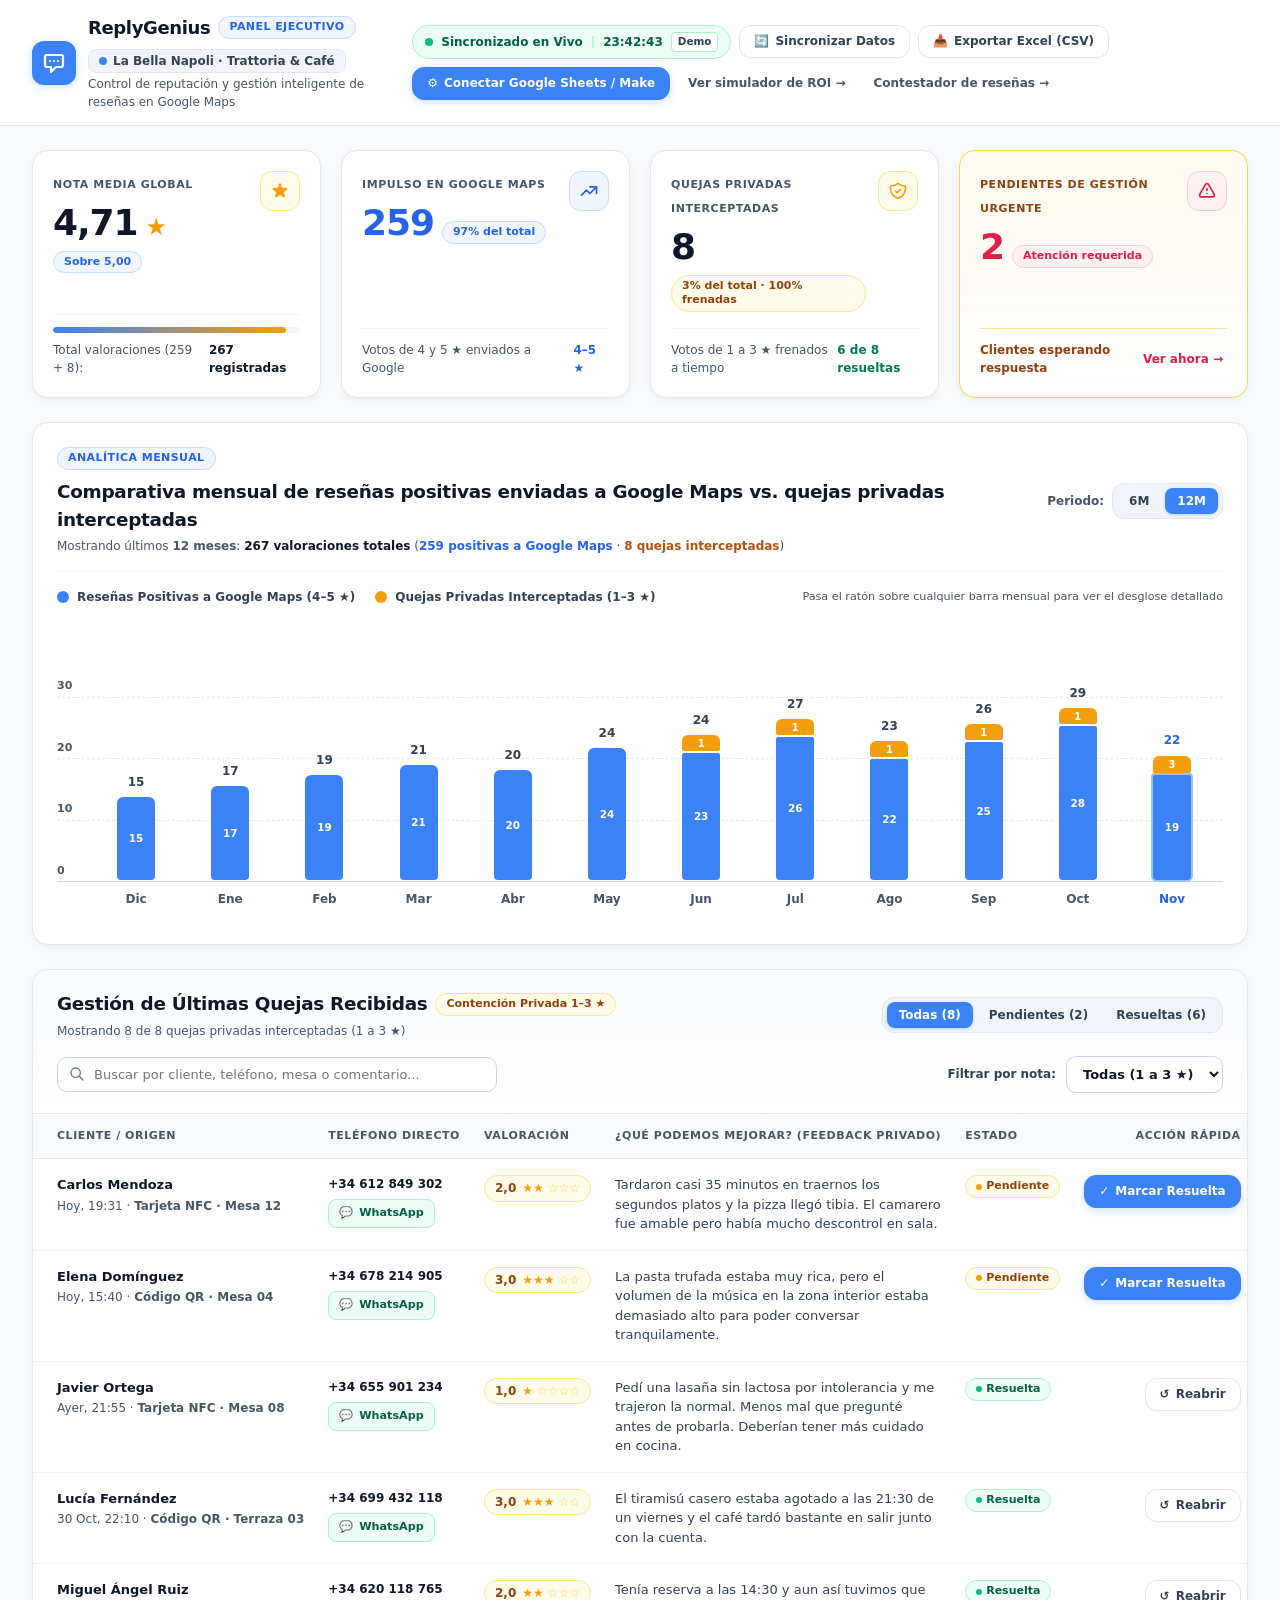
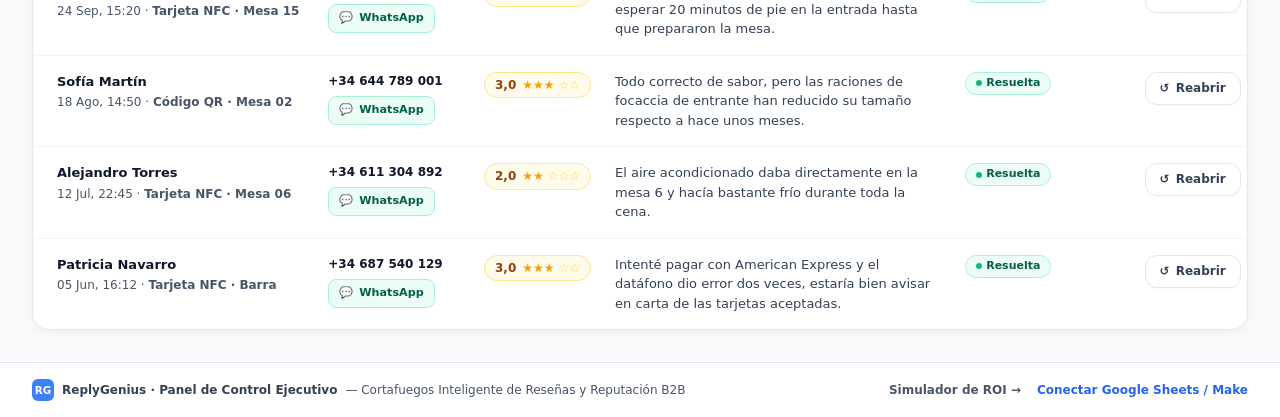
==== index.html @ 84a7cafd "Initial commit: ReplyGenius project and prospecting dashboard" ====
<!DOCTYPE html>
<html lang="es">
<head>
  <meta charset="UTF-8" />
  <meta name="viewport" content="width=device-width, initial-scale=1.0" />
  <title>ReplyGenius · Panel de Control y Reseñas</title>
  <link rel="icon" href="data:image/svg+xml,<svg xmlns='http://www.w3.org/2000/svg' viewBox='0 0 100 100'><rect width='100' height='100' rx='22' fill='%233B82F6'/><text x='50' y='68' font-size='52' font-family='sans-serif' font-weight='800' fill='white' text-anchor='middle'>RG</text></svg>" />

  <!-- Estilos compartidos con pila tipográfica system-ui para funcionamiento 100% offline -->
  <link rel="stylesheet" href="assets/styles.css" />

  <!-- Lógica compartida y exclusiva del panel (sin type="module" para soporte file://) -->
  <script src="assets/shared.js" defer></script>
  <script src="assets/panel.js" defer></script>
</head>
<body>

  <!-- ========================================================================
       1. CABECERA EJECUTIVA (HEADER)
       ======================================================================== -->
  <header class="exec-header">
    <div class="page-container header-inner">
      
      <!-- Identidad de marca y negocio activo -->
      <div class="brand-group">
        <div class="brand-logo" aria-hidden="true">
          <svg fill="none" stroke="currentColor" viewBox="0 0 24 24">
            <path stroke-linecap="round" stroke-linejoin="round" stroke-width="2.2" d="M8 10h.01M12 10h.01M16 10h.01M9 16H5a2 2 0 01-2-2V6a2 2 0 012-2h14a2 2 0 012 2v8a2 2 0 01-2 2h-5l-5 5v-5z" />
          </svg>
        </div>

        <div class="brand-text-wrap">
          <div class="brand-title-row">
            <span class="brand-name">ReplyGenius</span>
            <span class="badge badge-uppercase badge-blue">Panel Ejecutivo</span>
            <button
              type="button"
              onclick="openConnectModal()"
              title="Haz clic para personalizar el nombre del negocio en la demo"
              class="business-pill-btn"
            >
              <span class="business-pill-dot" aria-hidden="true"></span>
              <span id="header-business-name">La Bella Napoli · Trattoria &amp; Café</span>
            </button>
          </div>
          <p class="brand-subtitle">
            Control de reputación y gestión inteligente de reseñas en Google Maps
          </p>
        </div>
      </div>

      <!-- Estado de sincronización, botones de acción y enlace discreto al simulador -->
      <div class="header-actions">
        
        <!-- Reloj en vivo real actualizado cada segundo -->
        <div class="live-status-pill" title="Hora local actualizada en tiempo real">
          <span class="live-dot" aria-hidden="true"></span>
          <span>Sincronizado en Vivo</span>
          <span style="color: #A7F3D0;" aria-hidden="true">|</span>
          <span id="header-last-sync" class="tabular-nums" style="font-weight: 800;">--:--:--</span>
          <span class="demo-source-badge">Demo</span>
        </div>

        <!-- Botón: Sincronizar Datos -->
        <button
          id="btn-sync-now"
          type="button"
          onclick="syncDataNow()"
          class="btn btn-secondary"
        >
          <span id="sync-icon" aria-hidden="true">🔄</span>
          <span id="sync-btn-text">Sincronizar Datos</span>
        </button>

        <!-- Botón: Exportar Excel (CSV) con los datos de la gráfica -->
        <button
          type="button"
          onclick="exportChartDataCSV()"
          class="btn btn-secondary"
          title="Descargar informe CSV con los datos mensuales de la gráfica"
        >
          <span aria-hidden="true">📥</span>
          <span>Exportar Excel (CSV)</span>
        </button>

        <!-- Botón: Conectar Google Sheets / Make -->
        <button
          type="button"
          onclick="openConnectModal()"
          class="btn btn-primary"
        >
          <span aria-hidden="true">⚙️</span>
          <span>Conectar Google Sheets / Make</span>
        </button>

        <!-- Enlace pequeño y discreto al simulador de ROI -->
        <a
          id="header-roi-link"
          href="calculadora.html"
          class="header-discrete-link"
          title="Abrir calculadora comercial de retorno de inversión"
        >
          <span>Ver simulador de ROI →</span>
        </a>

        <!-- Enlace pequeño y discreto al contestador de reseñas -->
        <a
          id="header-responder-link"
          href="contestador.html"
          class="header-discrete-link"
          title="Abrir el Contestador Inteligente de Reseñas"
        >
          <span>Contestador de reseñas →</span>
        </a>

      </div>

    </div>
  </header>

  <!-- ========================================================================
       CONTENIDO PRINCIPAL DEL PANEL DE CONTROL Y RESEÑAS
       ======================================================================== -->
  <main class="page-container main-content">

    <!-- ======================================================================
         2. FILA DE 4 TARJETAS KPI SUPERIORES
         ====================================================================== -->
    <section aria-label="Indicadores Clave de Rendimiento">
      <div id="kpi-cards-container" class="kpi-grid">
        <!-- Renderizado dinámicamente por panel.js -->
      </div>
    </section>

    <!-- ======================================================================
         3. GRÁFICA MENSUAL INTERACTIVA (6M / 12M)
         ====================================================================== -->
    <section class="exec-card card-pad" aria-label="Evolución Mensual">
      <div class="section-header">
        <div>
          <div class="section-title-group">
            <span class="badge badge-uppercase badge-blue">Analítica Mensual</span>
            <h1 class="section-title">
              Comparativa mensual de reseñas positivas enviadas a Google Maps vs. quejas privadas interceptadas
            </h1>
          </div>
          <p id="chart-subtitle-summary" class="section-subtitle">
            Agrupación dinámica en tiempo real según el histórico registrado
          </p>
        </div>

        <!-- Selector de periodo 6M / 12M -->
        <div style="display: flex; align-items: center; gap: 8px; flex-shrink: 0;">
          <span style="font-size: 0.75rem; font-weight: 700; color: var(--text-muted);">Periodo:</span>
          <div class="segmented-control" role="group" aria-label="Seleccionar rango de meses">
            <button
              id="btn-range-6m"
              type="button"
              onclick="setChartRange(6)"
              class="seg-btn"
            >
              6M
            </button>
            <button
              id="btn-range-12m"
              type="button"
              onclick="setChartRange(12)"
              class="seg-btn is-active-blue"
            >
              12M
            </button>
          </div>
        </div>
      </div>

      <!-- Leyenda -->
      <div class="chart-legend-bar">
        <div class="chart-legend-items">
          <div class="chart-legend-item">
            <span class="legend-dot" style="background: var(--brand-blue-bright);"></span>
            <span>Reseñas Positivas a Google Maps (4–5 ★)</span>
          </div>
          <div class="chart-legend-item">
            <span class="legend-dot" style="background: var(--brand-amber);"></span>
            <span>Quejas Privadas Interceptadas (1–3 ★)</span>
          </div>
        </div>
        <span class="chart-hint">
          Pasa el ratón sobre cualquier barra mensual para ver el desglose detallado
        </span>
      </div>

      <!-- Contenedor de la gráfica -->
      <div id="monthly-chart-container">
        <!-- Renderizado dinámicamente por panel.js -->
      </div>
    </section>

    <!-- ======================================================================
         4. TABLA DE GESTIÓN: "Gestión de Últimas Quejas Recibidas"
         ====================================================================== -->
    <section id="complaints-section" class="exec-card" style="overflow: hidden;" aria-label="Tabla de Gestión de Quejas">
      
      <div class="table-header-box">
        <div class="section-header" style="border-bottom: none; padding-bottom: 0;">
          <div>
            <div class="section-title-group">
              <h2 class="section-title">Gestión de Últimas Quejas Recibidas</h2>
              <span class="badge badge-amber">Contención Privada 1–3 ★</span>
            </div>
            <p id="table-results-counter" class="section-subtitle">
              Mostrando únicamente registros de 1, 2 y 3 estrellas ordenados del más reciente al más antiguo
            </p>
          </div>

          <!-- Filtros de estado -->
          <div class="segmented-control" role="group" aria-label="Filtrar quejas por estado">
            <button
              id="filter-status-all"
              type="button"
              onclick="setStatusFilter('Todas')"
              class="seg-btn is-active-blue"
            >
              Todas (8)
            </button>
            <button
              id="filter-status-pending"
              type="button"
              onclick="setStatusFilter('Pendiente')"
              class="seg-btn"
            >
              Pendientes (2)
            </button>
            <button
              id="filter-status-resolved"
              type="button"
              onclick="setStatusFilter('Resuelta')"
              class="seg-btn"
            >
              Resueltas (6)
            </button>
          </div>
        </div>

        <!-- Buscador y selector de estrellas -->
        <div class="table-controls-row">
          <div class="search-input-wrap">
            <svg class="search-input-icon" fill="none" stroke="currentColor" viewBox="0 0 24 24" aria-hidden="true">
              <path stroke-linecap="round" stroke-linejoin="round" stroke-width="2" d="M21 21l-6-6m2-5a7 7 0 11-14 0 7 7 0 0114 0z" />
            </svg>
            <input
              id="search-complaints-input"
              type="search"
              oninput="handleSearchInput(this.value)"
              placeholder="Buscar por cliente, teléfono, mesa o comentario..."
              aria-label="Buscar quejas"
              class="exec-input exec-input-search"
            />
          </div>

          <div style="display: flex; align-items: center; gap: 10px; flex-wrap: wrap;">
            <label for="filter-stars-select" style="font-size: 0.75rem; font-weight: 700; color: var(--text-secondary); white-space: nowrap;">
              Filtrar por nota:
            </label>
            <select
              id="filter-stars-select"
              onchange="handleStarFilterChange(this.value)"
              class="exec-input"
              style="width: auto; font-weight: 700; cursor: pointer;"
            >
              <option value="all">Todas (1 a 3 ★)</option>
              <option value="1">Solo 1 ★</option>
              <option value="2">Solo 2 ★</option>
              <option value="3">Solo 3 ★</option>
            </select>
          </div>
        </div>
      </div>

      <!-- Tabla de quejas -->
      <div class="table-scroll">
        <table class="exec-table">
          <thead>
            <tr>
              <th>Cliente / Origen</th>
              <th>Teléfono Directo</th>
              <th>Valoración</th>
              <th>¿Qué podemos mejorar? (Feedback Privado)</th>
              <th>Estado</th>
              <th>Acción Rápida</th>
            </tr>
          </thead>
          <tbody id="complaints-tbody">
            <!-- Renderizado dinámicamente por panel.js -->
          </tbody>
        </table>
      </div>

    </section>

  </main>

  <!-- ========================================================================
       FOOTER EJECUTIVO
       ======================================================================== -->
  <footer class="exec-footer">
    <div class="page-container footer-inner">
      <div style="display: flex; align-items: center; gap: 8px; flex-wrap: wrap;">
        <span style="width: 22px; height: 22px; border-radius: 6px; background: var(--brand-blue-bright); color: #FFFFFF; display: inline-flex; align-items: center; justify-content: center; font-weight: 800; font-size: 0.65rem;">RG</span>
        <strong style="color: var(--text-secondary);">ReplyGenius · Panel de Control Ejecutivo</strong>
        <span>— Cortafuegos Inteligente de Reseñas y Reputación B2B</span>
      </div>
      <div style="display: flex; align-items: center; gap: 16px; flex-wrap: wrap;">
        <a href="calculadora.html" style="color: var(--text-muted); text-decoration: none; font-weight: 600;">Simulador de ROI →</a>
        <button
          type="button"
          onclick="openConnectModal()"
          style="background: none; border: none; color: var(--brand-blue); font-weight: 700; font-size: 0.75rem; cursor: pointer; font-family: inherit;"
        >
          Conectar Google Sheets / Make
        </button>
      </div>
    </div>
  </footer>

  <!-- ========================================================================
       MODAL 1: CONVERSACIONES URGENTES PENDIENTES ("Ver ahora →")
       ======================================================================== -->
  <div
    id="urgent-modal-backdrop"
    class="modal-backdrop"
    role="dialog"
    aria-modal="true"
    aria-labelledby="urgent-modal-title"
    onclick="if (event.target === this) closeUrgentModal()"
  >
    <div class="modal-card">
      <div class="modal-header">
        <div style="display: flex; align-items: center; gap: 10px;">
          <div style="width: 36px; height: 36px; border-radius: 10px; background: var(--brand-rose-50); color: var(--brand-rose); border: 1px solid var(--brand-rose-200); display: flex; align-items: center; justify-content: center; font-size: 1rem;" aria-hidden="true">
            ⚠️
          </div>
          <div>
            <div style="display: flex; align-items: center; gap: 8px; flex-wrap: wrap;">
              <h3 id="urgent-modal-title" style="font-size: 0.95rem; font-weight: 800; color: var(--text-primary);">
                Conversaciones Urgentes Pendientes
              </h3>
              <span id="urgent-modal-count-badge" class="badge badge-rose">2 pendientes</span>
            </div>
            <p style="font-size: 0.75rem; color: var(--text-muted);">
              Clientes que dejaron 1–3 ★ hoy y esperan atención directa por WhatsApp
            </p>
          </div>
        </div>
        <button type="button" onclick="closeUrgentModal()" class="modal-close-btn" aria-label="Cerrar ventana">
          ✕
        </button>
      </div>

      <div id="urgent-modal-list" class="modal-body">
        <!-- Renderizado dinámicamente por panel.js -->
      </div>

      <div class="modal-footer" style="justify-content: space-between;">
        <button type="button" onclick="filterAndJumpToTable()" class="btn btn-secondary">
          Filtrar pendientes en la tabla ↓
        </button>
        <button type="button" onclick="closeUrgentModal()" class="btn btn-primary">
          Cerrar panel
        </button>
      </div>
    </div>
  </div>

  <!-- ========================================================================
       MODAL 2: CONECTAR GOOGLE SHEETS / MAKE ("PRÓXIMAMENTE")
       ======================================================================== -->
  <div
    id="connect-modal-backdrop"
    class="modal-backdrop"
    role="dialog"
    aria-modal="true"
    aria-labelledby="connect-modal-title"
    onclick="if (event.target === this) closeConnectModal()"
  >
    <div class="modal-card">
      <div class="modal-header">
        <div style="display: flex; align-items: center; gap: 10px;">
          <div style="width: 36px; height: 36px; border-radius: 10px; background: var(--brand-blue-50); color: var(--brand-blue); border: 1px solid var(--brand-blue-200); display: flex; align-items: center; justify-content: center; font-size: 1rem;" aria-hidden="true">
            ⚙️
          </div>
          <div>
            <div style="display: flex; align-items: center; gap: 8px; flex-wrap: wrap;">
              <h3 id="connect-modal-title" style="font-size: 0.95rem; font-weight: 800; color: var(--text-primary);">
                Conectar Google Sheets y Make
              </h3>
              <span class="badge badge-uppercase badge-blue">Próximamente</span>
            </div>
            <p style="font-size: 0.75rem; color: var(--text-muted);">
              Sincronización bidireccional sin código para clientes activos
            </p>
          </div>
        </div>
        <button type="button" onclick="closeConnectModal()" class="modal-close-btn" aria-label="Cerrar ventana">
          ✕
        </button>
      </div>

      <form onsubmit="saveBusinessNameFromModal(event)" class="modal-body" style="display: flex; flex-direction: column; gap: 16px;">
        
        <div style="padding: 16px; border-radius: 12px; background: linear-gradient(135deg, #EFF6FF 0%, #F8FAFC 100%); border: 1px solid var(--brand-blue-200);">
          <div style="display: flex; align-items: center; gap: 8px; margin-bottom: 6px;">
            <span class="badge badge-blue">🚀 Integración en Fase Final</span>
            <span style="font-size: 0.75rem; font-weight: 700; color: var(--text-secondary);">Automatización B2B</span>
          </div>
          <p style="font-size: 0.8125rem; color: var(--text-secondary); line-height: 1.55;">
            El conector directo con <strong>Google Sheets</strong> y <strong>Make (Webhooks)</strong> estará disponible próximamente para sincronizar automáticamente cada valoración de tus tarjetas NFC y códigos QR en tiempo real.
          </p>
          <ul style="margin-top: 10px; padding-left: 18px; font-size: 0.78rem; color: var(--text-secondary); display: flex; flex-direction: column; gap: 4px;">
            <li><strong>Alertas instantáneas en WhatsApp</strong> cuando entra una queja de 1 a 3 ★.</li>
            <li><strong>Registro automático en Google Sheets</strong> de todas las valoraciones por mesa y turno.</li>
            <li><strong>Disparo de escenarios en Make</strong> al cambiar el estado a «Resuelta».</li>
          </ul>
        </div>

        <div>
          <label for="cfg-business-name-input" style="display: block; font-size: 0.78rem; font-weight: 800; color: var(--text-primary); margin-bottom: 6px;">
            Personalizar nombre del negocio en esta demo
          </label>
          <input
            id="cfg-business-name-input"
            type="text"
            required
            placeholder="Ej. La Bella Napoli · Trattoria & Café"
            class="exec-input"
          />
          <p style="font-size: 0.7rem; color: var(--text-muted); margin-top: 4px;">
            Cambia el nombre en la cabecera y personaliza el saludo automático de WhatsApp.
          </p>
        </div>

        <div style="padding-top: 12px; border-top: 1px solid #F1F5F9; display: flex; flex-wrap: wrap; align-items: center; justify-content: space-between; gap: 10px;">
          <button
            type="button"
            onclick="restoreDefaultDemo()"
            class="btn btn-amber-soft"
          >
            ↺ Restaurar Demo Original
          </button>

          <div style="display: flex; align-items: center; gap: 8px;">
            <button
              type="button"
              onclick="closeConnectModal()"
              class="btn btn-secondary"
            >
              Cerrar
            </button>
            <button
              type="submit"
              class="btn btn-primary"
            >
              Guardar nombre
            </button>
          </div>
        </div>
      </form>
    </div>
  </div>

  <!-- ========================================================================
       NOTIFICACIÓN TOAST
       ======================================================================== -->
  <div id="exec-toast" role="status" aria-live="polite" class="exec-toast">
    <span id="exec-toast-dot" class="toast-dot"></span>
    <span id="exec-toast-text">Datos actualizados</span>
  </div>

</body>
</html>
---- assets/styles.css ----
/* ==========================================================================
   ReplyGenius · Hoja de Estilos Compartida (assets/styles.css)
   Vanilla CSS sin dependencias de CDN · Escala de 4/8 px · Responsive 375/768/1440px
   ========================================================================== */

:root {
  /* Colores principales de marca */
  --bg-canvas: #F8FAFC;
  --bg-card: #FFFFFF;
  --bg-subtle: #F1F5F9;

  --brand-blue: #2563EB;
  --brand-blue-bright: #3B82F6;
  --brand-blue-hover: #1D4ED8;
  --brand-blue-50: #EFF6FF;
  --brand-blue-100: #DBEAFE;
  --brand-blue-200: #BFDBFE;

  --brand-amber: #F59E0B;
  --brand-amber-dark: #B45309;
  --brand-amber-800: #92400E;
  --brand-amber-50: #FFFBEB;
  --brand-amber-100: #FEF3C7;
  --brand-amber-200: #FDE68A;

  --brand-emerald: #10B981;
  --brand-emerald-dark: #047857;
  --brand-emerald-800: #065F46;
  --brand-emerald-50: #ECFDF5;
  --brand-emerald-100: #D1FAE5;
  --brand-emerald-200: #A7F3D0;

  --brand-rose: #E11D48;
  --brand-rose-50: #FFF1F2;
  --brand-rose-100: #FFE4E6;
  --brand-rose-200: #FECDD3;

  --text-primary: #0F172A;
  --text-secondary: #334155;
  --text-muted: #475569;
  --text-subtle: #64748B;

  --border-soft: #E2E8F0;
  --border-medium: #CBD5E1;

  /* Sombras uniformes */
  --shadow-card: 0 4px 20px -4px rgba(15, 23, 42, 0.05), 0 2px 6px -1px rgba(15, 23, 42, 0.03);
  --shadow-card-hover: 0 12px 28px -6px rgba(37, 99, 235, 0.10), 0 4px 10px -2px rgba(15, 23, 42, 0.04);
  --shadow-btn-blue: 0 2px 8px rgba(59, 130, 246, 0.25);
  --shadow-modal: 0 24px 48px -12px rgba(15, 23, 42, 0.25);

  /* Radios */
  --radius-sm: 8px;
  --radius-md: 12px;
  --radius-lg: 16px;
  --radius-xl: 20px;
  --radius-full: 9999px;
}

/* Reset y base */
*, *::before, *::after {
  box-sizing: border-box;
  margin: 0;
  padding: 0;
}

html {
  font-size: 16px;
  scroll-behavior: smooth;
  -webkit-text-size-adjust: 100%;
}

body {
  font-family: 'Plus Jakarta Sans', system-ui, -apple-system, BlinkMacSystemFont, 'Segoe UI', Roboto, Oxygen, Ubuntu, Cantarell, sans-serif;
  background-color: var(--bg-canvas);
  color: var(--text-primary);
  line-height: 1.5;
  min-height: 100vh;
  display: flex;
  flex-direction: column;
  -webkit-font-smoothing: antialiased;
  -moz-osx-font-smoothing: grayscale;
}

::selection {
  background-color: var(--brand-blue-bright);
  color: #FFFFFF;
}

.tabular-nums {
  font-variant-numeric: tabular-nums;
}

/* Accesibilidad de foco con teclado (WCAG AA) */
button:focus-visible,
a:focus-visible,
input:focus-visible,
select:focus-visible {
  outline: 2px solid var(--brand-blue);
  outline-offset: 2px;
}

/* Scrollbar limpio */
::-webkit-scrollbar {
  width: 6px;
  height: 6px;
}
::-webkit-scrollbar-track {
  background: #F1F5F9;
}
::-webkit-scrollbar-thumb {
  background: #CBD5E1;
  border-radius: var(--radius-full);
}
::-webkit-scrollbar-thumb:hover {
  background: #94A3B8;
}

/* ==========================================================================
   CONTENEDORES Y ESTRUCTURA DE PÁGINA
   ========================================================================== */

.page-container {
  max-width: 1400px;
  width: 100%;
  margin: 0 auto;
  padding: 0 16px;
}

@media (min-width: 640px) {
  .page-container {
    padding: 0 24px;
  }
}

@media (min-width: 1024px) {
  .page-container {
    padding: 0 32px;
  }
}

.main-content {
  flex: 1;
  padding-top: 24px;
  padding-bottom: 32px;
  display: flex;
  flex-direction: column;
  gap: 24px;
}

/* ==========================================================================
   CABECERA EJECUTIVA (HEADER)
   ========================================================================== */

.exec-header {
  position: sticky;
  top: 0;
  z-index: 30;
  background: rgba(255, 255, 255, 0.94);
  backdrop-filter: blur(12px);
  -webkit-backdrop-filter: blur(12px);
  border-bottom: 1px solid var(--border-soft);
}

.header-inner {
  display: flex;
  flex-direction: column;
  gap: 12px;
  padding-top: 14px;
  padding-bottom: 14px;
}

@media (min-width: 1024px) {
  .header-inner {
    flex-direction: row;
    align-items: center;
    justify-content: space-between;
    gap: 16px;
  }
}

.brand-group {
  display: flex;
  align-items: center;
  gap: 12px;
  min-width: 0;
}

.brand-logo {
  width: 44px;
  height: 44px;
  border-radius: var(--radius-md);
  background: var(--brand-blue-bright);
  color: #FFFFFF;
  display: flex;
  align-items: center;
  justify-content: center;
  box-shadow: var(--shadow-btn-blue);
  flex-shrink: 0;
  text-decoration: none;
}

.brand-logo svg {
  width: 24px;
  height: 24px;
}

.brand-text-wrap {
  min-width: 0;
}

.brand-title-row {
  display: flex;
  flex-wrap: wrap;
  align-items: center;
  gap: 8px;
}

.brand-name {
  font-size: 1.125rem;
  font-weight: 800;
  letter-spacing: -0.02em;
  color: var(--text-primary);
}

.brand-subtitle {
  font-size: 0.75rem;
  color: var(--text-muted);
  margin-top: 2px;
}

.header-actions {
  display: flex;
  flex-wrap: wrap;
  align-items: center;
  gap: 8px;
}

.header-discrete-link {
  font-size: 0.75rem;
  font-weight: 600;
  color: var(--text-muted);
  text-decoration: none;
  padding: 6px 10px;
  border-radius: var(--radius-sm);
  transition: color 0.15s ease, background-color 0.15s ease;
  display: inline-flex;
  align-items: center;
  gap: 4px;
  white-space: nowrap;
}

.header-discrete-link:hover {
  color: var(--brand-blue);
  background-color: var(--brand-blue-50);
}

.business-pill-btn {
  display: inline-flex;
  align-items: center;
  gap: 6px;
  padding: 4px 10px;
  border-radius: var(--radius-sm);
  background: var(--bg-subtle);
  border: 1px solid var(--border-soft);
  font-size: 0.75rem;
  font-weight: 700;
  color: var(--text-secondary);
  cursor: pointer;
  transition: background-color 0.15s ease, border-color 0.15s ease;
  font-family: inherit;
}

.business-pill-btn:hover {
  background: #E2E8F0;
  border-color: var(--border-medium);
}

.business-pill-dot {
  width: 8px;
  height: 8px;
  border-radius: 50%;
  background: var(--brand-blue-bright);
  flex-shrink: 0;
}

/* Píldora de estado en vivo */
.live-status-pill {
  display: inline-flex;
  align-items: center;
  gap: 8px;
  padding: 6px 12px;
  border-radius: var(--radius-full);
  background: var(--brand-emerald-50);
  border: 1px solid var(--brand-emerald-200);
  font-size: 0.75rem;
  font-weight: 600;
  color: var(--brand-emerald-800);
}

@keyframes pulseRing {
  0% { transform: scale(0.95); box-shadow: 0 0 0 0 rgba(16, 185, 129, 0.7); }
  70% { transform: scale(1); box-shadow: 0 0 0 6px rgba(16, 185, 129, 0); }
  100% { transform: scale(0.95); box-shadow: 0 0 0 0 rgba(16, 185, 129, 0); }
}

.live-dot {
  width: 8px;
  height: 8px;
  border-radius: 50%;
  background: var(--brand-emerald);
  animation: pulseRing 2s infinite;
  flex-shrink: 0;
}

.demo-source-badge {
  padding: 1px 6px;
  border-radius: 4px;
  font-size: 0.65rem;
  font-weight: 700;
  background: #FFFFFF;
  color: var(--text-secondary);
  border: 1px solid var(--brand-emerald-200);
}

/* ==========================================================================
   TARJETAS Y PANELES (CARDS)
   ========================================================================== */

.exec-card {
  background: var(--bg-card);
  border: 1px solid var(--border-soft);
  border-radius: var(--radius-lg);
  box-shadow: var(--shadow-card);
  transition: box-shadow 0.2s ease, border-color 0.2s ease, transform 0.2s ease;
}

.exec-card-hover:hover {
  box-shadow: var(--shadow-card-hover);
  border-color: var(--border-medium);
}

.card-pad {
  padding: 20px;
}

@media (min-width: 640px) {
  .card-pad {
    padding: 24px;
  }
}

/* ==========================================================================
   BOTONES E INSIGNIAS (BADGES)
   ========================================================================== */

.btn {
  display: inline-flex;
  align-items: center;
  justify-content: center;
  gap: 6px;
  padding: 8px 14px;
  border-radius: var(--radius-md);
  font-family: inherit;
  font-size: 0.75rem;
  font-weight: 700;
  line-height: 1.25;
  cursor: pointer;
  text-decoration: none;
  transition: background-color 0.15s ease, border-color 0.15s ease, color 0.15s ease, transform 0.1s ease, box-shadow 0.15s ease;
  border: 1px solid transparent;
  white-space: nowrap;
  user-select: none;
}

.btn:active {
  transform: scale(0.98);
}

.btn-secondary {
  background: #FFFFFF;
  color: var(--text-secondary);
  border-color: var(--border-soft);
  box-shadow: 0 1px 2px rgba(15, 23, 42, 0.03);
}

.btn-secondary:hover {
  background: #F8FAFC;
  border-color: var(--border-medium);
  color: var(--text-primary);
}

.btn-primary {
  background: var(--brand-blue-bright);
  color: #FFFFFF;
  border-color: var(--brand-blue-bright);
  box-shadow: var(--shadow-btn-blue);
}

.btn-primary:hover {
  background: var(--brand-blue);
  border-color: var(--brand-blue);
}

.btn-emerald {
  background: var(--brand-emerald);
  color: #FFFFFF;
  border-color: var(--brand-emerald);
  box-shadow: 0 2px 8px rgba(16, 185, 129, 0.25);
}

.btn-emerald:hover {
  background: var(--brand-emerald-dark);
  border-color: var(--brand-emerald-dark);
}

.btn-amber-soft {
  background: var(--brand-amber-50);
  color: var(--brand-amber-800);
  border-color: var(--brand-amber-200);
}

.btn-amber-soft:hover {
  background: var(--brand-amber-100);
}

.btn-whatsapp-sm {
  display: inline-flex;
  align-items: center;
  gap: 6px;
  padding: 5px 10px;
  border-radius: var(--radius-sm);
  font-size: 0.7rem;
  font-weight: 700;
  background: var(--brand-emerald-50);
  color: var(--brand-emerald-800);
  border: 1px solid var(--brand-emerald-200);
  text-decoration: none;
  transition: background-color 0.15s ease;
}

.btn-whatsapp-sm:hover {
  background: var(--brand-emerald-100);
}

.btn-lg {
  padding: 12px 20px;
  font-size: 0.875rem;
  border-radius: var(--radius-md);
}

.badge {
  display: inline-flex;
  align-items: center;
  gap: 4px;
  padding: 3px 10px;
  border-radius: var(--radius-full);
  font-size: 0.6875rem;
  font-weight: 800;
  line-height: 1.35;
  max-width: 100%;
  white-space: normal;
}

.badge-uppercase {
  text-transform: uppercase;
  letter-spacing: 0.04em;
}

.badge-blue {
  background: var(--brand-blue-50);
  color: var(--brand-blue);
  border: 1px solid var(--brand-blue-200);
}

.badge-amber {
  background: var(--brand-amber-50);
  color: var(--brand-amber-800);
  border: 1px solid var(--brand-amber-200);
}

.badge-emerald {
  background: var(--brand-emerald-50);
  color: var(--brand-emerald-800);
  border: 1px solid var(--brand-emerald-200);
}

.badge-rose {
  background: var(--brand-rose-50);
  color: var(--brand-rose);
  border: 1px solid var(--brand-rose-200);
}

.badge-slate {
  background: var(--bg-subtle);
  color: var(--text-secondary);
  border: 1px solid var(--border-soft);
}

/* Giro de sincronización */
@keyframes spinOnce {
  from { transform: rotate(0deg); }
  to { transform: rotate(360deg); }
}

.spin-sync {
  display: inline-block;
  animation: spinOnce 0.65s cubic-bezier(0.4, 0, 0.2, 1) infinite;
}

/* ==========================================================================
   TARJETAS KPI DEL PANEL (4 COLUMNAS RESPONSIVE)
   ========================================================================== */

.kpi-grid {
  display: grid;
  grid-template-columns: 1fr;
  gap: 16px;
}

@media (min-width: 640px) {
  .kpi-grid {
    grid-template-columns: repeat(2, 1fr);
    gap: 20px;
  }
}

@media (min-width: 1200px) {
  .kpi-grid {
    grid-template-columns: repeat(4, 1fr);
  }
}

.kpi-card {
  padding: 20px;
  display: flex;
  flex-direction: column;
  justify-content: space-between;
  min-height: 156px;
}

.kpi-card-urgent {
  border-color: #FCD34D;
  background: linear-gradient(180deg, rgba(255, 251, 235, 0.7) 0%, #FFFFFF 100%);
}

.kpi-card-ok {
  border-color: var(--brand-emerald-200);
  background: linear-gradient(180deg, rgba(236, 253, 245, 0.5) 0%, #FFFFFF 100%);
}

.kpi-top {
  display: flex;
  align-items: flex-start;
  justify-content: space-between;
  gap: 12px;
}

.kpi-label {
  font-size: 0.6875rem;
  font-weight: 800;
  text-transform: uppercase;
  letter-spacing: 0.05em;
  color: var(--text-muted);
}

.kpi-value-row {
  display: flex;
  align-items: baseline;
  flex-wrap: wrap;
  gap: 8px;
  margin-top: 8px;
}

.kpi-big-number {
  font-size: 2rem;
  font-weight: 800;
  letter-spacing: -0.03em;
  line-height: 1.1;
  color: var(--text-primary);
}

@media (min-width: 640px) {
  .kpi-big-number {
    font-size: 2.25rem;
  }
}

.kpi-icon-box {
  width: 40px;
  height: 40px;
  border-radius: var(--radius-md);
  display: flex;
  align-items: center;
  justify-content: center;
  flex-shrink: 0;
}

.kpi-icon-box svg {
  width: 20px;
  height: 20px;
}

.kpi-footer {
  margin-top: 16px;
  padding-top: 12px;
  border-top: 1px solid #F1F5F9;
  font-size: 0.75rem;
  color: var(--text-muted);
}

.kpi-footer-row {
  display: flex;
  align-items: center;
  justify-content: space-between;
  gap: 8px;
}

.progress-bar-track {
  width: 100%;
  height: 6px;
  border-radius: var(--radius-full);
  background: #F1F5F9;
  overflow: hidden;
  margin-bottom: 8px;
}

.progress-bar-fill {
  height: 100%;
  border-radius: var(--radius-full);
  background: linear-gradient(90deg, var(--brand-blue-bright), var(--brand-amber));
  transition: width 0.4s ease;
}

.link-action-urgent {
  background: none;
  border: none;
  padding: 2px 4px;
  font-family: inherit;
  font-size: 0.75rem;
  font-weight: 800;
  color: var(--brand-rose);
  cursor: pointer;
  text-decoration: none;
  border-radius: 4px;
  white-space: nowrap;
}

.link-action-urgent:hover {
  text-decoration: underline;
  background: var(--brand-rose-50);
}

/* ==========================================================================
   SECCIÓN DE GRÁFICA MENSUAL (STACKED BAR CHART)
   ========================================================================== */

.section-header {
  display: flex;
  flex-direction: column;
  gap: 12px;
  padding-bottom: 16px;
  border-bottom: 1px solid #F1F5F9;
}

@media (min-width: 1024px) {
  .section-header {
    flex-direction: row;
    align-items: center;
    justify-content: space-between;
    gap: 16px;
  }
}

.section-title-group {
  display: flex;
  flex-wrap: wrap;
  align-items: center;
  gap: 8px;
}

.section-title {
  font-size: 1.05rem;
  font-weight: 800;
  color: var(--text-primary);
  letter-spacing: -0.015em;
}

@media (min-width: 640px) {
  .section-title {
    font-size: 1.15rem;
  }
}

.section-subtitle {
  font-size: 0.75rem;
  color: var(--text-muted);
  margin-top: 4px;
}

/* Selector segmentado (6M / 12M y filtros de tabla) */
.segmented-control {
  display: inline-flex;
  flex-wrap: wrap;
  align-items: center;
  gap: 4px;
  background: var(--bg-subtle);
  padding: 4px;
  border-radius: var(--radius-md);
  border: 1px solid var(--border-soft);
}

.seg-btn {
  padding: 6px 12px;
  border-radius: var(--radius-sm);
  font-family: inherit;
  font-size: 0.75rem;
  font-weight: 700;
  color: var(--text-secondary);
  background: transparent;
  border: none;
  cursor: pointer;
  transition: all 0.15s ease;
  white-space: nowrap;
}

.seg-btn:hover {
  color: var(--text-primary);
  background: rgba(255, 255, 255, 0.6);
}

.seg-btn.is-active-blue {
  background: var(--brand-blue-bright);
  color: #FFFFFF;
  box-shadow: 0 1px 3px rgba(37, 99, 235, 0.25);
}

.seg-btn.is-active-amber {
  background: var(--brand-amber);
  color: #FFFFFF;
  box-shadow: 0 1px 3px rgba(245, 158, 11, 0.25);
}

.seg-btn.is-active-emerald {
  background: var(--brand-emerald);
  color: #FFFFFF;
  box-shadow: 0 1px 3px rgba(16, 185, 129, 0.25);
}

/* Leyenda de gráfica */
.chart-legend-bar {
  display: flex;
  flex-wrap: wrap;
  align-items: center;
  justify-content: space-between;
  gap: 12px;
  padding: 16px 0 8px 0;
  font-size: 0.75rem;
  color: var(--text-secondary);
}

.chart-legend-items {
  display: flex;
  flex-wrap: wrap;
  align-items: center;
  gap: 20px;
}

.chart-legend-item {
  display: flex;
  align-items: center;
  gap: 8px;
  font-weight: 600;
}

.legend-dot {
  width: 12px;
  height: 12px;
  border-radius: 50%;
  display: inline-block;
  flex-shrink: 0;
}

.chart-hint {
  font-size: 0.7rem;
  color: var(--text-muted);
}

/* Contenedor de la gráfica mensual con soporte responsive sin recortes */
.chart-scroll-wrapper {
  width: 100%;
  overflow-x: auto;
  overflow-y: visible;
  padding-top: 12px;
  padding-bottom: 4px;
}

.chart-plot-area {
  position: relative;
  min-width: 540px;
  padding-top: 52px;
  padding-bottom: 8px;
}

.chart-grid-lines {
  position: absolute;
  left: 0;
  right: 0;
  top: 52px;
  bottom: 34px;
  display: flex;
  flex-direction: column;
  justify-content: space-between;
  pointer-events: none;
}

.chart-grid-line {
  border-bottom: 1px dashed var(--border-soft);
  font-size: 0.6875rem;
  font-weight: 600;
  color: var(--text-muted);
  padding-bottom: 2px;
}

.chart-grid-line-zero {
  border-bottom: 1px solid var(--border-medium);
  font-size: 0.6875rem;
  font-weight: 600;
  color: var(--text-muted);
  padding-bottom: 2px;
}

.chart-bars-row {
  position: relative;
  z-index: 10;
  display: flex;
  align-items: flex-end;
  justify-content: space-between;
  gap: 8px;
  padding-left: 36px;
  padding-right: 8px;
  height: 230px;
}

.chart-col {
  position: relative;
  flex: 1;
  display: flex;
  flex-direction: column;
  align-items: center;
  justify-content: flex-end;
  height: 100%;
  user-select: none;
  cursor: pointer;
}

.chart-col-total {
  margin-bottom: 6px;
  font-size: 0.75rem;
  font-weight: 800;
  color: var(--text-secondary);
  transition: color 0.15s ease, transform 0.15s ease;
}

.chart-col.is-latest .chart-col-total,
.chart-col:hover .chart-col-total {
  color: var(--brand-blue);
  transform: translateY(-1px);
}

.chart-bar-stack {
  width: 100%;
  max-width: 42px;
  display: flex;
  flex-direction: column;
  align-items: center;
  justify-content: flex-end;
  padding: 0 2px;
}

.bar-seg-complaints {
  width: 100%;
  background: var(--brand-amber);
  border-radius: 6px 6px 2px 2px;
  margin-bottom: 2px;
  transition: filter 0.15s ease, transform 0.15s ease;
  display: flex;
  align-items: center;
  justify-content: center;
  color: #FFFFFF;
  font-size: 0.625rem;
  font-weight: 800;
  overflow: hidden;
}

.bar-seg-positives {
  width: 100%;
  background: var(--brand-blue-bright);
  border-radius: 2px 2px 4px 4px;
  transition: background-color 0.15s ease, transform 0.15s ease;
  display: flex;
  align-items: center;
  justify-content: center;
  color: #FFFFFF;
  font-size: 0.65rem;
  font-weight: 800;
  overflow: hidden;
}

.bar-seg-positives.is-only {
  border-radius: 6px 6px 4px 4px;
}

.chart-col.is-latest .bar-seg-positives {
  box-shadow: 0 0 0 2px #93C5FD;
}

.chart-col:hover .bar-seg-positives {
  background: var(--brand-blue);
}

.chart-col:hover .bar-seg-complaints {
  filter: brightness(0.95);
}

.chart-col-month {
  margin-top: 10px;
  font-size: 0.75rem;
  font-weight: 700;
  color: var(--text-muted);
}

.chart-col.is-latest .chart-col-month,
.chart-col:hover .chart-col-month {
  color: var(--brand-blue);
  font-weight: 800;
}

/* Tooltip de cada barra */
.chart-tooltip {
  position: absolute;
  top: -38px;
  left: 50%;
  transform: translateX(-50%) translateY(4px);
  width: 210px;
  padding: 10px 12px;
  border-radius: var(--radius-md);
  background: #0F172A;
  color: #FFFFFF;
  font-size: 0.72rem;
  box-shadow: 0 12px 24px -4px rgba(15, 23, 42, 0.35);
  border: 1px solid #334155;
  opacity: 0;
  pointer-events: none;
  transition: opacity 0.15s ease, transform 0.15s ease;
  z-index: 30;
}

/* Evitar que el primer y último tooltip se salgan por los bordes laterales */
.chart-col:first-child .chart-tooltip {
  left: 0;
  transform: translateX(0) translateY(4px);
}

.chart-col:last-child .chart-tooltip {
  left: auto;
  right: 0;
  transform: translateX(0) translateY(4px);
}

.chart-col:hover .chart-tooltip,
.chart-col:focus-within .chart-tooltip {
  opacity: 1;
  transform: translateX(-50%) translateY(0);
}

.chart-col:first-child:hover .chart-tooltip {
  transform: translateX(0) translateY(0);
}

.chart-col:last-child:hover .chart-tooltip {
  transform: translateX(0) translateY(0);
}

.chart-tooltip-header {
  display: flex;
  align-items: center;
  justify-content: space-between;
  font-weight: 800;
  color: #93C5FD;
  border-bottom: 1px solid #334155;
  padding-bottom: 4px;
  margin-bottom: 6px;
}

.chart-tooltip-row {
  display: flex;
  align-items: center;
  justify-content: space-between;
  margin-top: 3px;
  color: #CBD5E1;
}

.chart-tooltip-row strong {
  color: #FFFFFF;
}

.chart-tooltip-footer {
  display: flex;
  align-items: center;
  justify-content: space-between;
  margin-top: 6px;
  padding-top: 5px;
  border-top: 1px solid #334155;
  color: #CBD5E1;
}

/* ==========================================================================
   TABLA DE QUEJAS E INPUTS DE BÚSQUEDA
   ========================================================================== */

.table-header-box {
  padding: 20px 24px;
  border-bottom: 1px solid var(--border-soft);
  background: linear-gradient(180deg, rgba(248, 250, 252, 0.8) 0%, #FFFFFF 100%);
}

.table-controls-row {
  margin-top: 16px;
  display: flex;
  flex-direction: column;
  gap: 12px;
}

@media (min-width: 640px) {
  .table-controls-row {
    flex-direction: row;
    align-items: center;
    justify-content: space-between;
  }
}

.search-input-wrap {
  position: relative;
  flex: 1;
  max-width: 440px;
}

.search-input-icon {
  width: 16px;
  height: 16px;
  color: var(--text-subtle);
  position: absolute;
  left: 12px;
  top: 50%;
  transform: translateY(-50%);
  pointer-events: none;
}

.exec-input {
  width: 100%;
  background: #FFFFFF;
  border: 1px solid var(--border-medium);
  border-radius: 10px;
  padding: 9px 12px;
  font-family: inherit;
  font-size: 0.8125rem;
  color: var(--text-primary);
  transition: border-color 0.15s ease, box-shadow 0.15s ease;
}

.exec-input:focus {
  border-color: var(--brand-blue-bright);
  box-shadow: 0 0 0 3px rgba(59, 130, 246, 0.15);
  outline: none;
}

.exec-input-search {
  padding-left: 36px;
}

.table-scroll {
  width: 100%;
  overflow-x: auto;
}

.exec-table {
  width: 100%;
  border-collapse: collapse;
  text-align: left;
}

.exec-table thead tr {
  border-bottom: 1px solid var(--border-soft);
  background: #F8FAFC;
  font-size: 0.6875rem;
  font-weight: 800;
  text-transform: uppercase;
  letter-spacing: 0.05em;
  color: var(--text-muted);
}

.exec-table th {
  padding: 14px 12px;
  white-space: nowrap;
}

.exec-table th:first-child,
.exec-table td:first-child {
  padding-left: 24px;
}

.exec-table th:last-child,
.exec-table td:last-child {
  padding-right: 24px;
  text-align: right;
}

.exec-table tbody tr {
  border-bottom: 1px solid #F1F5F9;
  transition: background-color 0.15s ease;
}

.exec-table tbody tr:last-child {
  border-bottom: none;
}

.exec-table tbody tr:hover {
  background-color: #F8FAFC;
}

.exec-table td {
  padding: 16px 12px;
  vertical-align: top;
  font-size: 0.8125rem;
}

@keyframes rowHighlight {
  0% { background-color: rgba(59, 130, 246, 0.14); }
  100% { background-color: transparent; }
}

.row-flash {
  animation: rowHighlight 1.5s ease-out;
}

/* ==========================================================================
   MODALES Y PANELES EMERGENTES
   ========================================================================== */

.modal-backdrop {
  position: fixed;
  inset: 0;
  z-index: 50;
  background: rgba(15, 23, 42, 0.55);
  backdrop-filter: blur(4px);
  -webkit-backdrop-filter: blur(4px);
  display: none;
  align-items: center;
  justify-content: center;
  padding: 16px;
}

.modal-backdrop.is-open {
  display: flex;
}

@keyframes modalFadeIn {
  from { opacity: 0; transform: translateY(8px) scale(0.98); }
  to { opacity: 1; transform: translateY(0) scale(1); }
}

.modal-card {
  background: #FFFFFF;
  border: 1px solid var(--border-soft);
  border-radius: var(--radius-xl);
  box-shadow: var(--shadow-modal);
  max-width: 600px;
  width: 100%;
  overflow: hidden;
  animation: modalFadeIn 0.18s ease-out;
}

.modal-header {
  padding: 18px 24px;
  border-bottom: 1px solid #F1F5F9;
  background: #F8FAFC;
  display: flex;
  align-items: center;
  justify-content: space-between;
  gap: 12px;
}

.modal-body {
  padding: 24px;
  max-height: 78vh;
  overflow-y: auto;
}

.modal-footer {
  padding: 16px 24px;
  border-top: 1px solid #F1F5F9;
  background: #F8FAFC;
  display: flex;
  flex-wrap: wrap;
  align-items: center;
  justify-content: flex-end;
  gap: 10px;
}

.modal-close-btn {
  width: 32px;
  height: 32px;
  border-radius: var(--radius-sm);
  border: none;
  background: transparent;
  color: var(--text-muted);
  font-size: 1rem;
  cursor: pointer;
  display: flex;
  align-items: center;
  justify-content: center;
  transition: background-color 0.15s ease, color 0.15s ease;
}

.modal-close-btn:hover {
  background: #E2E8F0;
  color: var(--text-primary);
}

/* Tarjeta de conversación urgente dentro del modal */
.urgent-conv-card {
  border: 1px solid var(--border-soft);
  border-left: 4px solid var(--brand-amber);
  border-radius: var(--radius-md);
  padding: 16px;
  background: #FFFFFF;
  margin-bottom: 14px;
  box-shadow: 0 2px 6px rgba(15, 23, 42, 0.03);
}

.urgent-conv-card:last-child {
  margin-bottom: 0;
}

/* ==========================================================================
   TOAST FLOTANTE
   ========================================================================== */

.exec-toast {
  position: fixed;
  bottom: 20px;
  right: 20px;
  z-index: 60;
  max-width: 420px;
  background: #0F172A;
  color: #FFFFFF;
  padding: 12px 16px;
  border-radius: var(--radius-md);
  box-shadow: 0 12px 28px rgba(15, 23, 42, 0.35);
  border: 1px solid #334155;
  display: flex;
  align-items: center;
  gap: 10px;
  font-size: 0.78rem;
  font-weight: 600;
  transform: translateY(96px);
  opacity: 0;
  pointer-events: none;
  transition: transform 0.25s ease, opacity 0.25s ease;
}

.exec-toast.is-visible {
  transform: translateY(0);
  opacity: 1;
}

.toast-dot {
  width: 10px;
  height: 10px;
  border-radius: 50%;
  flex-shrink: 0;
  background: var(--brand-blue-bright);
}

.toast-dot-success {
  background: #34D399;
}

.toast-dot-warning {
  background: var(--brand-amber);
}

.toast-dot-info {
  background: var(--brand-blue-bright);
}

/* ==========================================================================
   CALCULADORA DE IMPACTO ROI (calculadora.html)
   ========================================================================== */

.calc-hero-banner {
  background: linear-gradient(135deg, #FFFFFF 0%, #FFFFFF 60%, #EFF6FF 100%);
}

.calc-grid {
  display: grid;
  grid-template-columns: 1fr;
  gap: 24px;
  align-items: start;
}

@media (min-width: 1024px) {
  .calc-grid {
    grid-template-columns: 5fr 7fr;
  }
}

.control-group {
  padding-top: 16px;
  border-top: 1px solid #F1F5F9;
}

.control-group:first-of-type {
  padding-top: 0;
  border-top: none;
}

.control-header {
  display: flex;
  align-items: baseline;
  justify-content: space-between;
  gap: 8px;
  margin-bottom: 8px;
}

.control-label {
  font-size: 0.8125rem;
  font-weight: 800;
  color: var(--text-primary);
}

.control-value-pill {
  padding: 4px 10px;
  border-radius: var(--radius-sm);
  background: var(--bg-subtle);
  border: 1px solid var(--border-soft);
  font-size: 0.875rem;
  font-weight: 800;
  color: var(--brand-blue);
  white-space: nowrap;
}

.control-scale-row {
  display: flex;
  align-items: center;
  justify-content: space-between;
  gap: 8px;
  font-size: 0.6875rem;
  color: var(--text-muted);
  margin-top: 6px;
}

/* Sliders de rango cohesivos en todos los navegadores (WebKit + Firefox) */
.roi-slider {
  -webkit-appearance: none;
  appearance: none;
  width: 100%;
  height: 8px;
  border-radius: var(--radius-full);
  background: #E2E8F0;
  outline: none;
  cursor: pointer;
  transition: background 0.15s ease;
}

.roi-slider::-webkit-slider-thumb {
  -webkit-appearance: none;
  appearance: none;
  width: 22px;
  height: 22px;
  border-radius: 50%;
  background: var(--brand-blue-bright);
  border: 3px solid #FFFFFF;
  box-shadow: 0 2px 8px rgba(59, 130, 246, 0.45), 0 0 0 1px rgba(59, 130, 246, 0.25);
  cursor: grab;
  transition: transform 0.15s ease, background-color 0.15s ease;
}

.roi-slider::-moz-range-thumb {
  width: 22px;
  height: 22px;
  border-radius: 50%;
  background: var(--brand-blue-bright);
  border: 3px solid #FFFFFF;
  box-shadow: 0 2px 8px rgba(59, 130, 246, 0.45), 0 0 0 1px rgba(59, 130, 246, 0.25);
  cursor: grab;
  transition: transform 0.15s ease, background-color 0.15s ease;
}

.roi-slider::-webkit-slider-thumb:hover,
.roi-slider::-moz-range-thumb:hover {
  transform: scale(1.1);
  background: var(--brand-blue);
}

.roi-slider::-webkit-slider-thumb:active,
.roi-slider::-moz-range-thumb:active {
  cursor: grabbing;
  transform: scale(1.04);
}

.roi-slider-amber::-webkit-slider-thumb {
  background: var(--brand-amber);
  box-shadow: 0 2px 8px rgba(245, 158, 11, 0.45), 0 0 0 1px rgba(245, 158, 11, 0.25);
}
.roi-slider-amber::-moz-range-thumb {
  background: var(--brand-amber);
  box-shadow: 0 2px 8px rgba(245, 158, 11, 0.45), 0 0 0 1px rgba(245, 158, 11, 0.25);
}
.roi-slider-amber::-webkit-slider-thumb:hover,
.roi-slider-amber::-moz-range-thumb:hover {
  background: #D97706;
}

.roi-slider-emerald::-webkit-slider-thumb {
  background: var(--brand-emerald);
  box-shadow: 0 2px 8px rgba(16, 185, 129, 0.45), 0 0 0 1px rgba(16, 185, 129, 0.25);
}
.roi-slider-emerald::-moz-range-thumb {
  background: var(--brand-emerald);
  box-shadow: 0 2px 8px rgba(16, 185, 129, 0.45), 0 0 0 1px rgba(16, 185, 129, 0.25);
}
.roi-slider-emerald::-webkit-slider-thumb:hover,
.roi-slider-emerald::-moz-range-thumb:hover {
  background: var(--brand-emerald-dark);
}

/* Caja de salto de estrellas */
.stars-jump-box {
  padding: 16px;
  border-radius: var(--radius-lg);
  background: #F8FAFC;
  border: 1px solid var(--border-soft);
  display: flex;
  flex-direction: column;
  gap: 16px;
}

/* Tarjeta oscura de resultado principal */
.roi-dark-card {
  position: relative;
  overflow: hidden;
  border-radius: var(--radius-xl);
  background: linear-gradient(135deg, #0F172A 0%, #111827 50%, #1E3A8A 100%);
  color: #FFFFFF;
  padding: 24px;
  box-shadow: 0 16px 36px -8px rgba(15, 23, 42, 0.35);
  border: 1px solid rgba(59, 130, 246, 0.3);
}

@media (min-width: 640px) {
  .roi-dark-card {
    padding: 32px;
  }
}

.roi-dark-glow-top {
  position: absolute;
  top: -80px;
  right: -80px;
  width: 260px;
  height: 260px;
  border-radius: 50%;
  background: rgba(59, 130, 246, 0.22);
  filter: blur(48px);
  pointer-events: none;
}

.roi-dark-glow-bottom {
  position: absolute;
  bottom: -80px;
  left: -80px;
  width: 240px;
  height: 240px;
  border-radius: 50%;
  background: rgba(16, 185, 129, 0.16);
  filter: blur(48px);
  pointer-events: none;
}

.roi-dark-top {
  position: relative;
  z-index: 10;
  display: flex;
  flex-direction: column;
  gap: 20px;
}

@media (min-width: 640px) {
  .roi-dark-top {
    flex-direction: row;
    align-items: flex-start;
    justify-content: space-between;
  }
}

.roi-hero-tag {
  display: inline-flex;
  align-items: center;
  gap: 8px;
  padding: 4px 12px;
  border-radius: var(--radius-full);
  background: rgba(255, 255, 255, 0.1);
  border: 1px solid rgba(255, 255, 255, 0.16);
  color: #6EE7B7;
  font-size: 0.6875rem;
  font-weight: 800;
  text-transform: uppercase;
  letter-spacing: 0.05em;
}

.roi-hero-business-title {
  margin-top: 10px;
  font-size: 0.95rem;
  font-weight: 700;
  color: #BFDBFE;
}

.roi-hero-amount-row {
  margin-top: 8px;
  display: flex;
  align-items: baseline;
  flex-wrap: wrap;
  gap: 8px;
}

.roi-hero-amount {
  font-size: 2.5rem;
  font-weight: 800;
  letter-spacing: -0.03em;
  line-height: 1;
  color: #FFFFFF;
}

@media (min-width: 640px) {
  .roi-hero-amount {
    font-size: 3.25rem;
  }
}

.roi-hero-period {
  font-size: 1.125rem;
  font-weight: 700;
  color: #BFDBFE;
}

.roi-hero-annual {
  margin-top: 12px;
  font-size: 0.925rem;
  font-weight: 700;
  color: #6EE7B7;
  display: flex;
  align-items: center;
  gap: 8px;
}

.roi-multiplier-box {
  background: rgba(255, 255, 255, 0.09);
  border: 1px solid rgba(255, 255, 255, 0.16);
  border-radius: var(--radius-lg);
  padding: 16px;
  display: flex;
  flex-direction: column;
  justify-content: center;
  min-width: 175px;
}

@media (min-width: 640px) {
  .roi-multiplier-box {
    text-align: right;
    align-items: flex-end;
  }
}

.roi-multiplier-value {
  font-size: 1.875rem;
  font-weight: 800;
  color: #34D399;
  line-height: 1.15;
  margin-top: 4px;
}

/* Comparativa de barras dentro de la tarjeta oscura */
.roi-comparison-bars {
  display: grid;
  grid-template-columns: 1fr;
  gap: 12px;
  margin-top: 12px;
}

@media (min-width: 640px) {
  .roi-comparison-bars {
    grid-template-columns: repeat(2, 1fr);
  }
}

.roi-comp-card {
  padding: 12px;
  border-radius: var(--radius-md);
  background: rgba(255, 255, 255, 0.06);
  border: 1px solid rgba(255, 255, 255, 0.12);
}

.roi-comp-card-target {
  background: rgba(16, 185, 129, 0.12);
  border-color: rgba(52, 211, 153, 0.3);
}

.funnel-grid {
  display: grid;
  grid-template-columns: 1fr;
  gap: 16px;
}

@media (min-width: 768px) {
  .funnel-grid {
    grid-template-columns: repeat(3, 1fr);
  }
}

.funnel-card {
  border-radius: var(--radius-lg);
  border: 1px solid var(--border-soft);
  background: #F8FAFC;
  padding: 16px;
  transition: border-color 0.15s ease, background-color 0.15s ease;
}

.funnel-card:hover {
  background: #FFFFFF;
  border-color: #93C5FD;
}

.breakeven-box {
  border-radius: var(--radius-lg);
  padding: 18px;
  background: linear-gradient(90deg, rgba(236, 253, 245, 0.9) 0%, rgba(255, 251, 235, 0.6) 100%);
  border: 1.5px solid #6EE7B7;
  display: flex;
  align-items: flex-start;
  gap: 14px;
}

.cta-banner {
  border-radius: var(--radius-xl);
  padding: 24px;
  background: linear-gradient(135deg, #EFF6FF 0%, #FFFFFF 55%, #ECFDF5 100%);
  border: 1px solid var(--brand-blue-200);
  display: flex;
  flex-direction: column;
  gap: 16px;
}

@media (min-width: 768px) {
  .cta-banner {
    flex-direction: row;
    align-items: center;
    justify-content: space-between;
  }
}

/* Footer */
.exec-footer {
  margin-top: auto;
  border-top: 1px solid var(--border-soft);
  background: #FFFFFF;
  padding: 16px 0;
  font-size: 0.75rem;
  color: var(--text-muted);
}

.footer-inner {
  display: flex;
  flex-direction: column;
  align-items: center;
  justify-content: space-between;
  gap: 10px;
}

@media (min-width: 640px) {
  .footer-inner {
    flex-direction: row;
  }
}

/* ==========================================================================
   MODO IMPRESIÓN (@media print) PARA EXPORTAR PDF LIMPIO DE LA CALCULADORA
   ========================================================================== */

@media print {
  body {
    background: #FFFFFF !important;
    color: #0F172A !important;
  }
  .exec-header,
  .exec-footer,
  .no-print,
  .exec-toast,
  .modal-backdrop {
    display: none !important;
  }
  .page-container {
    max-width: 100% !important;
    padding: 0 !important;
  }
  .exec-card {
    box-shadow: none !important;
    border: 1px solid #CBD5E1 !important;
    break-inside: avoid;
  }
  .roi-dark-card {
    background: #0F172A !important;
    color: #FFFFFF !important;
    -webkit-print-color-adjust: exact;
    print-color-adjust: exact;
  }
}

/* ==========================================================================
   BLOQUE EXCLUSIVO: CONTESTADOR INTELIGENTE DE RESEÑAS (contestador.html)
   ========================================================================== */

/* Barra de métricas ejecutivas en cabecera del contestador */
.rg-kpi-strip {
  display: grid;
  grid-template-columns: repeat(5, minmax(0, 1fr));
  gap: 12px;
  margin-bottom: 20px;
}

.rg-kpi-card {
  background: var(--bg-card);
  border: 1px solid var(--border-soft);
  border-radius: var(--radius-md);
  padding: 14px 16px;
  box-shadow: var(--shadow-card);
  display: flex;
  flex-direction: column;
  gap: 4px;
}

.rg-kpi-label {
  font-size: 0.75rem;
  font-weight: 700;
  text-transform: uppercase;
  letter-spacing: 0.04em;
  color: var(--text-muted);
}

.rg-kpi-val {
  font-size: 1.5rem;
  font-weight: 800;
  color: var(--text-primary);
  font-variant-numeric: tabular-nums;
  line-height: 1.2;
}

.rg-kpi-sub {
  font-size: 0.75rem;
  color: var(--text-subtle);
}

/* Aviso discreto sobre canales de notificación en demo */
.rg-demo-notice {
  background: var(--brand-blue-50);
  border: 1px solid var(--brand-blue-200);
  color: var(--text-secondary);
  border-radius: var(--radius-md);
  padding: 10px 16px;
  font-size: 0.82rem;
  display: flex;
  align-items: center;
  justify-content: space-between;
  gap: 12px;
  margin-bottom: 18px;
  flex-wrap: wrap;
}

/* Navegación por pestañas principales */
.rg-tabs-bar {
  display: flex;
  align-items: center;
  gap: 6px;
  background: var(--bg-card);
  border: 1px solid var(--border-soft);
  border-radius: var(--radius-md);
  padding: 6px;
  margin-bottom: 20px;
  overflow-x: auto;
  box-shadow: var(--shadow-card);
}

.rg-tab-btn {
  appearance: none;
  border: none;
  background: transparent;
  color: var(--text-secondary);
  font-size: 0.875rem;
  font-weight: 700;
  padding: 10px 16px;
  border-radius: var(--radius-sm);
  cursor: pointer;
  display: inline-flex;
  align-items: center;
  gap: 8px;
  white-space: nowrap;
  transition: background 0.15s ease, color 0.15s ease;
}

.rg-tab-btn:hover {
  background: var(--bg-subtle);
  color: var(--text-primary);
}

.rg-tab-btn:focus-visible {
  outline: 2px solid var(--brand-blue);
  outline-offset: 2px;
}

.rg-tab-btn.active {
  background: var(--brand-blue);
  color: #FFFFFF;
  box-shadow: var(--shadow-btn-blue);
}

.rg-tab-count {
  font-size: 0.72rem;
  font-weight: 800;
  padding: 2px 7px;
  border-radius: var(--radius-full);
  background: rgba(15, 23, 42, 0.08);
  color: inherit;
}

.rg-tab-btn.active .rg-tab-count {
  background: rgba(255, 255, 255, 0.22);
  color: #FFFFFF;
}

.rg-tab-panel {
  display: none;
}

.rg-tab-panel.active {
  display: block;
}

/* Bandeja de entrada: Maestro - Detalle */
.rg-inbox-toolbar {
  display: flex;
  align-items: center;
  justify-content: space-between;
  gap: 12px;
  margin-bottom: 16px;
  flex-wrap: wrap;
}

.rg-filter-group {
  display: flex;
  align-items: center;
  gap: 6px;
  flex-wrap: wrap;
}

.rg-filter-pill {
  appearance: none;
  border: 1px solid var(--border-medium);
  background: var(--bg-card);
  color: var(--text-secondary);
  font-size: 0.8rem;
  font-weight: 700;
  padding: 7px 12px;
  border-radius: var(--radius-full);
  cursor: pointer;
  transition: all 0.15s ease;
}

.rg-filter-pill:hover {
  border-color: var(--brand-blue);
  color: var(--brand-blue);
}

.rg-filter-pill.active {
  background: var(--brand-blue);
  border-color: var(--brand-blue);
  color: #FFFFFF;
}

.rg-search-input {
  border: 1px solid var(--border-medium);
  border-radius: var(--radius-sm);
  padding: 8px 12px;
  font-size: 0.875rem;
  min-width: 240px;
  background: var(--bg-card);
  color: var(--text-primary);
}

.rg-search-input:focus {
  outline: 2px solid var(--brand-blue);
  border-color: var(--brand-blue);
}

.rg-inbox-grid {
  display: grid;
  grid-template-columns: 380px minmax(0, 1fr);
  gap: 20px;
  align-items: start;
}

.rg-inbox-list {
  background: var(--bg-card);
  border: 1px solid var(--border-soft);
  border-radius: var(--radius-lg);
  box-shadow: var(--shadow-card);
  max-height: 760px;
  overflow-y: auto;
  divide-y: 1px solid var(--border-soft);
}

.rg-review-item {
  padding: 14px 16px;
  border-bottom: 1px solid var(--border-soft);
  cursor: pointer;
  transition: background 0.15s ease;
  display: flex;
  flex-direction: column;
  gap: 6px;
  text-align: left;
  width: 100%;
  background: transparent;
  border-left: 4px solid transparent;
  border-top: none;
  border-right: none;
}

.rg-review-item:hover {
  background: var(--bg-subtle);
}

.rg-review-item.active {
  background: var(--brand-blue-50);
  border-left-color: var(--brand-blue);
}

.rg-review-item-top {
  display: flex;
  align-items: center;
  justify-content: space-between;
  gap: 8px;
}

.rg-review-author {
  font-weight: 800;
  font-size: 0.9rem;
  color: var(--text-primary);
}

.rg-review-snippet {
  font-size: 0.82rem;
  color: var(--text-muted);
  display: -webkit-box;
  -webkit-line-clamp: 2;
  -webkit-box-orient: vertical;
  overflow: hidden;
  line-height: 1.4;
}

.rg-review-meta {
  display: flex;
  align-items: center;
  justify-content: space-between;
  gap: 6px;
  flex-wrap: wrap;
  font-size: 0.74rem;
  color: var(--text-subtle);
}

.rg-mobile-back-btn {
  display: none;
  margin-bottom: 12px;
}

/* Panel de detalle y editor de respuesta */
.rg-detail-card {
  background: var(--bg-card);
  border: 1px solid var(--border-soft);
  border-radius: var(--radius-lg);
  padding: 22px;
  box-shadow: var(--shadow-card);
}

.rg-chips-row {
  display: flex;
  flex-wrap: wrap;
  gap: 8px;
  margin: 12px 0;
}

.rg-chip {
  display: inline-flex;
  align-items: center;
  gap: 5px;
  font-size: 0.75rem;
  font-weight: 700;
  padding: 4px 10px;
  border-radius: var(--radius-full);
  border: 1px solid transparent;
}

.rg-chip-pos {
  background: var(--brand-emerald-50);
  color: var(--brand-emerald-800);
  border-color: var(--brand-emerald-200);
}

.rg-chip-neg,
.rg-chip-critical {
  background: var(--brand-rose-50);
  color: var(--brand-rose);
  border-color: var(--brand-rose-200);
}

.rg-chip-warn {
  background: var(--brand-amber-50);
  color: var(--brand-amber-800);
  border-color: var(--brand-amber-200);
}

.rg-chip-neutral {
  background: var(--bg-subtle);
  color: var(--text-secondary);
  border-color: var(--border-medium);
}

.rg-chip-blue {
  background: var(--brand-blue-50);
  color: var(--brand-blue-hover);
  border-color: var(--brand-blue-200);
}

.rg-reason-banner {
  padding: 12px 14px;
  border-radius: var(--radius-sm);
  font-size: 0.85rem;
  font-weight: 600;
  margin-bottom: 16px;
  border-left: 4px solid var(--brand-blue);
  background: var(--bg-subtle);
  color: var(--text-primary);
}

.rg-reason-banner.is-critical {
  background: var(--brand-rose-50);
  border-left-color: var(--brand-rose);
  color: #881337;
}

.rg-reason-banner.is-escalate {
  background: var(--brand-amber-50);
  border-left-color: var(--brand-amber);
  color: var(--brand-amber-800);
}

.rg-variants-bar {
  display: flex;
  align-items: center;
  justify-content: space-between;
  gap: 8px;
  margin-bottom: 10px;
  flex-wrap: wrap;
}

.rg-variant-btns {
  display: flex;
  gap: 6px;
  flex-wrap: wrap;
}

.rg-reply-textarea {
  width: 100%;
  min-height: 135px;
  border: 1px solid var(--border-medium);
  border-radius: var(--radius-sm);
  padding: 12px;
  font-family: inherit;
  font-size: 0.92rem;
  line-height: 1.55;
  color: var(--text-primary);
  background: #FFFFFF;
  resize: vertical;
}

.rg-reply-textarea:focus {
  outline: 2px solid var(--brand-blue);
  border-color: var(--brand-blue);
}

.rg-editor-footer {
  display: flex;
  align-items: center;
  justify-content: space-between;
  gap: 12px;
  margin-top: 8px;
  margin-bottom: 16px;
  font-size: 0.78rem;
  color: var(--text-subtle);
  flex-wrap: wrap;
}

.rg-char-limit-exceeded {
  color: var(--brand-rose);
  font-weight: 800;
}

.rg-action-row {
  display: flex;
  align-items: center;
  gap: 10px;
  flex-wrap: wrap;
}

/* Centro de Alertas */
.rg-alerts-list {
  display: flex;
  flex-direction: column;
  gap: 16px;
}

.rg-alert-card {
  background: var(--bg-card);
  border: 1px solid var(--border-soft);
  border-left: 5px solid var(--brand-amber);
  border-radius: var(--radius-md);
  padding: 18px 20px;
  box-shadow: var(--shadow-card);
}

.rg-alert-card.priority-Urgente {
  border-left-color: var(--brand-rose);
}

.rg-alert-header {
  display: flex;
  align-items: center;
  justify-content: space-between;
  gap: 12px;
  flex-wrap: wrap;
  margin-bottom: 10px;
}

.rg-timer-pill {
  font-family: ui-monospace, SFMono-Regular, Menlo, Monaco, Consolas, monospace;
  font-size: 0.78rem;
  font-weight: 700;
  padding: 4px 10px;
  border-radius: var(--radius-full);
  background: var(--brand-rose-50);
  color: var(--brand-rose);
  border: 1px solid var(--brand-rose-200);
}

/* Configuración de Reglas y Voz de Marca */
.rg-settings-grid {
  display: grid;
  grid-template-columns: repeat(2, minmax(0, 1fr));
  gap: 20px;
}

.rg-form-group {
  display: flex;
  flex-direction: column;
  gap: 6px;
  margin-bottom: 14px;
}

.rg-form-label {
  font-size: 0.82rem;
  font-weight: 700;
  color: var(--text-secondary);
}

.rg-input,
.rg-select {
  border: 1px solid var(--border-medium);
  border-radius: var(--radius-sm);
  padding: 9px 12px;
  font-size: 0.875rem;
  font-family: inherit;
  color: var(--text-primary);
  background: #FFFFFF;
  width: 100%;
}

.rg-input:focus,
.rg-select:focus {
  outline: 2px solid var(--brand-blue);
  border-color: var(--brand-blue);
}

.rg-mode-cards {
  display: grid;
  grid-template-columns: repeat(3, minmax(0, 1fr));
  gap: 10px;
  margin-bottom: 16px;
}

.rg-mode-card {
  border: 2px solid var(--border-soft);
  border-radius: var(--radius-sm);
  padding: 12px;
  cursor: pointer;
  background: var(--bg-card);
  text-align: left;
  transition: all 0.15s ease;
}

.rg-mode-card.active {
  border-color: var(--brand-blue);
  background: var(--brand-blue-50);
}

/* Probador en vivo */
.rg-tester-grid {
  display: grid;
  grid-template-columns: 1fr 1.15fr;
  gap: 20px;
  align-items: start;
}

.rg-star-picker {
  display: inline-flex;
  gap: 6px;
}

.rg-star-btn {
  appearance: none;
  border: 1px solid var(--border-medium);
  background: var(--bg-card);
  border-radius: var(--radius-sm);
  padding: 6px 12px;
  font-size: 0.9rem;
  font-weight: 800;
  cursor: pointer;
  color: var(--text-secondary);
}

.rg-star-btn.active {
  background: var(--brand-amber-50);
  border-color: var(--brand-amber);
  color: var(--brand-amber-800);
}

/* Tablas (Pruebas y Registro de decisiones) */
.rg-table-wrap {
  width: 100%;
  overflow-x: auto;
  border: 1px solid var(--border-soft);
  border-radius: var(--radius-md);
}

.rg-table {
  width: 100%;
  border-collapse: collapse;
  font-size: 0.83rem;
  text-align: left;
}

.rg-table th {
  background: var(--bg-subtle);
  color: var(--text-secondary);
  font-weight: 700;
  padding: 10px 12px;
  border-bottom: 1px solid var(--border-soft);
  white-space: nowrap;
}

.rg-table td {
  padding: 10px 12px;
  border-bottom: 1px solid var(--border-soft);
  color: var(--text-primary);
  vertical-align: top;
}

/* Estados vacíos */
.rg-empty-state {
  text-align: center;
  padding: 40px 20px;
  color: var(--text-muted);
}

/* Botones deshabilitados y accesibilidad */
.btn:disabled,
.rg-filter-pill:disabled {
  opacity: 0.5;
  cursor: not-allowed;
}

/* Responsive: 768px (Tablet) y 375px (Móvil) */
@media (max-width: 1024px) {
  .rg-kpi-strip {
    grid-template-columns: repeat(3, minmax(0, 1fr));
  }
  .rg-inbox-grid {
    grid-template-columns: 320px minmax(0, 1fr);
  }
  .rg-settings-grid,
  .rg-tester-grid {
    grid-template-columns: 1fr;
  }
}

@media (max-width: 768px) {
  .rg-kpi-strip {
    grid-template-columns: repeat(2, minmax(0, 1fr));
  }
  .rg-inbox-grid {
    grid-template-columns: 1fr;
  }
  .rg-inbox-grid.mobile-show-detail .rg-inbox-list-col {
    display: none;
  }
  .rg-inbox-grid:not(.mobile-show-detail) .rg-inbox-detail-col {
    display: none;
  }
  .rg-mobile-back-btn {
    display: inline-flex;
  }
  .rg-mode-cards {
    grid-template-columns: 1fr;
  }
  .rg-search-input {
    min-width: 0;
    width: 100%;
  }
}

@media (max-width: 480px) {
  .rg-kpi-strip {
    grid-template-columns: 1fr 1fr;
  }
  .rg-detail-card {
    padding: 16px;
  }
}
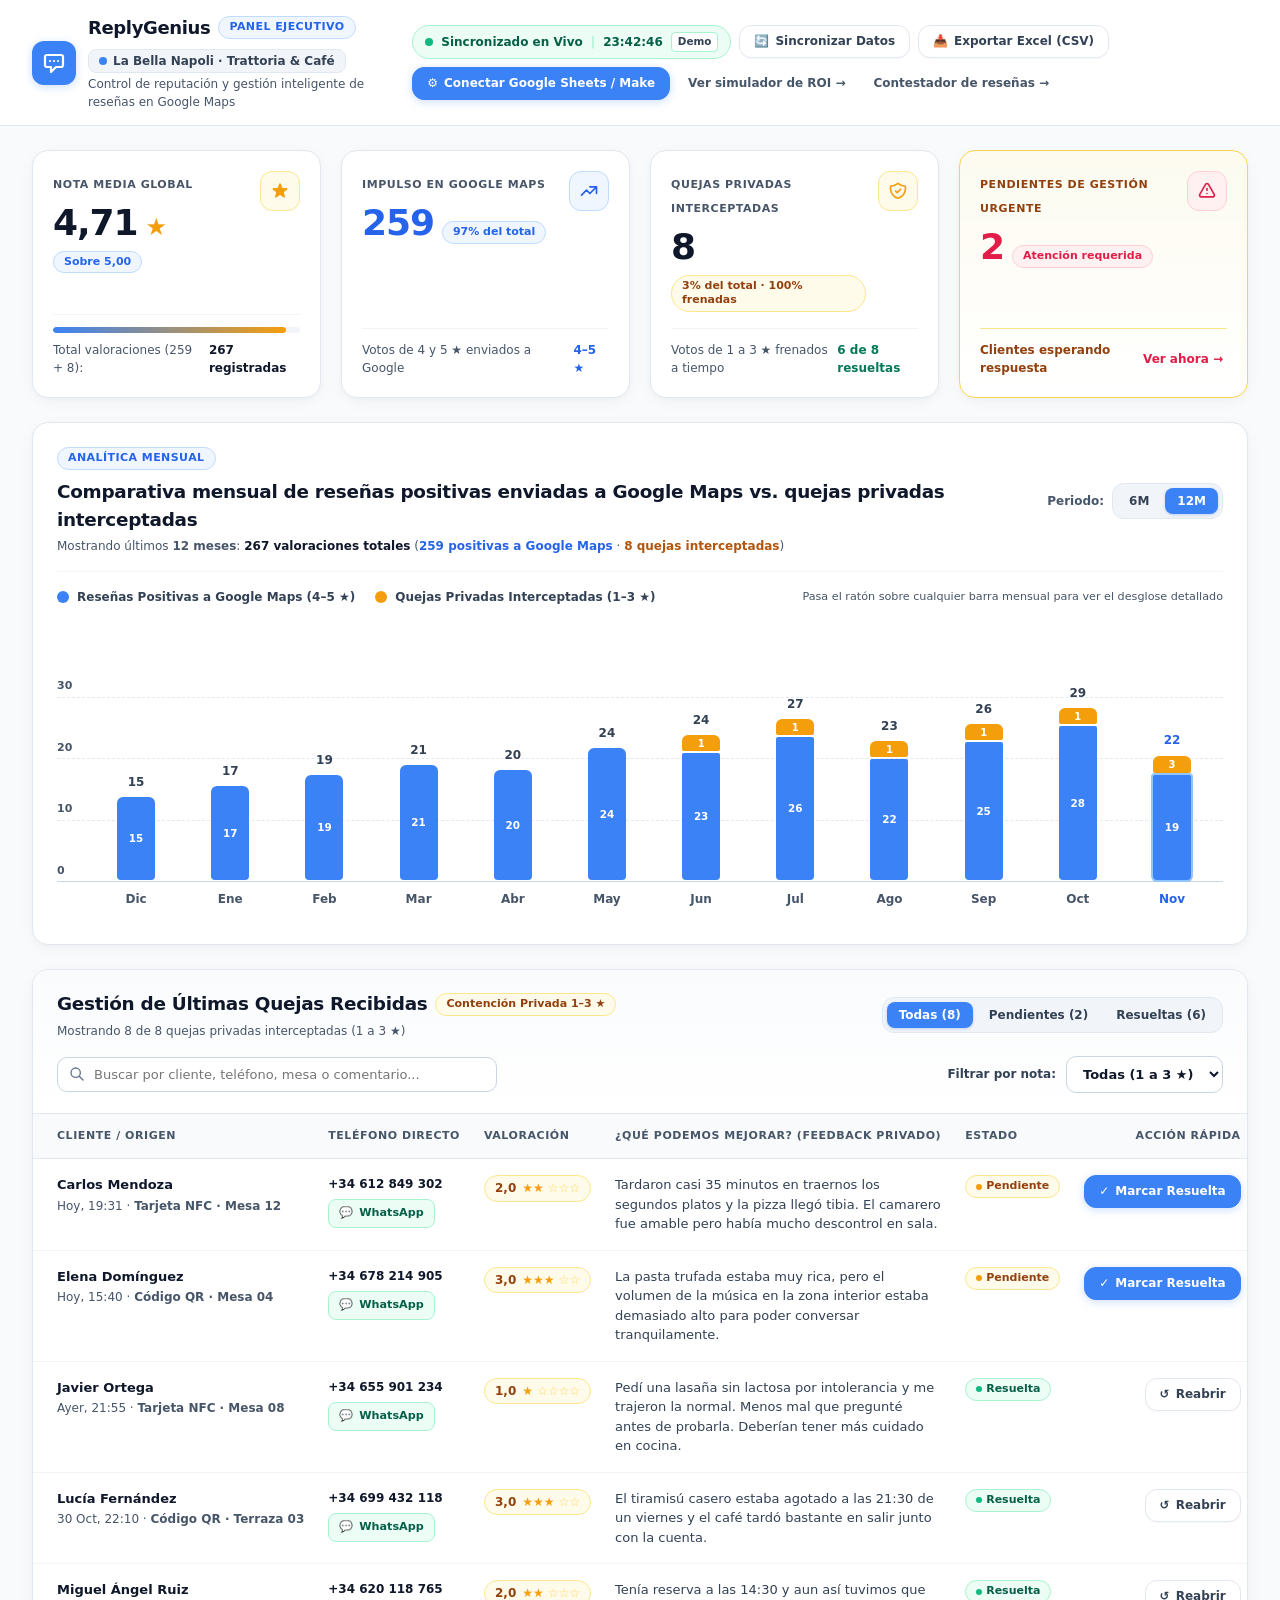
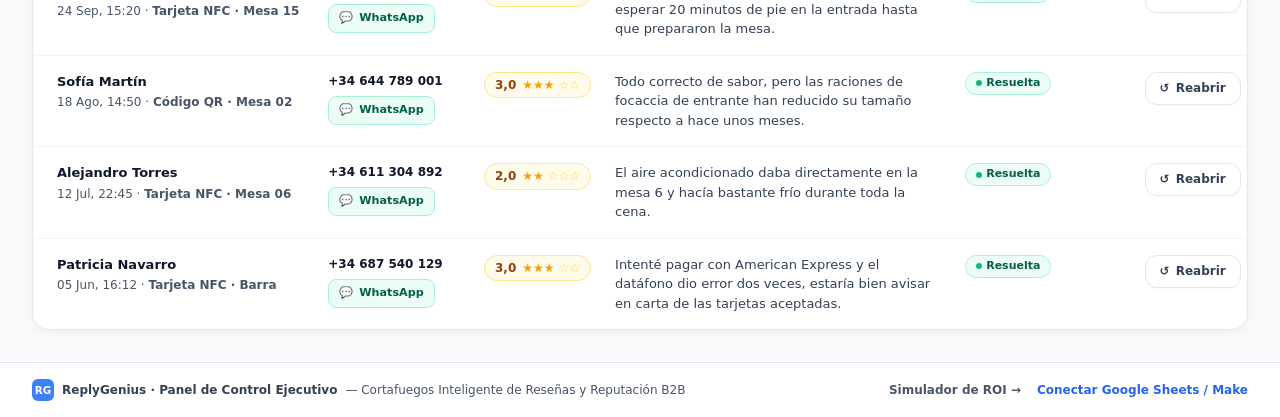
==== commit 05264b39: "feat: Integración de Make Webhook y Google Sheets CSV en tiempo real" ====
--- a/index.html
+++ b/index.html
@@ -373,7 +373,7 @@
   </div>
 
   <!-- ========================================================================
-       MODAL 2: CONECTAR GOOGLE SHEETS / MAKE ("PRÓXIMAMENTE")
+       MODAL 2: CONECTAR GOOGLE SHEETS Y MAKE
        ======================================================================== -->
   <div
     id="connect-modal-backdrop"
@@ -394,10 +394,9 @@
               <h3 id="connect-modal-title" style="font-size: 0.95rem; font-weight: 800; color: var(--text-primary);">
                 Conectar Google Sheets y Make
               </h3>
-              <span class="badge badge-uppercase badge-blue">Próximamente</span>
             </div>
             <p style="font-size: 0.75rem; color: var(--text-muted);">
-              Sincronización bidireccional sin código para clientes activos
+              Sincronización bidireccional en tiempo real con Make y Google Sheets
             </p>
           </div>
         </div>
@@ -406,31 +405,52 @@
         </button>
       </div>
 
-      <form onsubmit="saveBusinessNameFromModal(event)" class="modal-body" style="display: flex; flex-direction: column; gap: 16px;">
-        
-        <div style="padding: 16px; border-radius: 12px; background: linear-gradient(135deg, #EFF6FF 0%, #F8FAFC 100%); border: 1px solid var(--brand-blue-200);">
-          <div style="display: flex; align-items: center; gap: 8px; margin-bottom: 6px;">
-            <span class="badge badge-blue">🚀 Integración en Fase Final</span>
-            <span style="font-size: 0.75rem; font-weight: 700; color: var(--text-secondary);">Automatización B2B</span>
-          </div>
-          <p style="font-size: 0.8125rem; color: var(--text-secondary); line-height: 1.55;">
-            El conector directo con <strong>Google Sheets</strong> y <strong>Make (Webhooks)</strong> estará disponible próximamente para sincronizar automáticamente cada valoración de tus tarjetas NFC y códigos QR en tiempo real.
+      <form id="connect-modal-form" onsubmit="saveConnectModalConfig(event)" class="modal-body" style="display: flex; flex-direction: column; gap: 16px;">
+
+        <div>
+          <label for="cfg-make-webhook-input" style="display: block; font-size: 0.78rem; font-weight: 800; color: var(--text-primary); margin-bottom: 6px;">
+            URL del Webhook de Make
+          </label>
+          <input
+            id="cfg-make-webhook-input"
+            name="makeWebhookUrl"
+            type="text"
+            inputmode="url"
+            autocomplete="off"
+            placeholder="https://hook.eu1.make.com/..."
+            class="exec-input"
+          />
+          <p style="font-size: 0.7rem; color: var(--text-muted); margin-top: 4px;">
+            Se enviará una petición POST con el JSON de los datos al recibir una queja o reseña en el cuestionario.
           </p>
-          <ul style="margin-top: 10px; padding-left: 18px; font-size: 0.78rem; color: var(--text-secondary); display: flex; flex-direction: column; gap: 4px;">
-            <li><strong>Alertas instantáneas en WhatsApp</strong> cuando entra una queja de 1 a 3 ★.</li>
-            <li><strong>Registro automático en Google Sheets</strong> de todas las valoraciones por mesa y turno.</li>
-            <li><strong>Disparo de escenarios en Make</strong> al cambiar el estado a «Resuelta».</li>
-          </ul>
+        </div>
+
+        <div>
+          <label for="cfg-sheets-csv-input" style="display: block; font-size: 0.78rem; font-weight: 800; color: var(--text-primary); margin-bottom: 6px;">
+            URL de Google Sheets (formato CSV)
+          </label>
+          <input
+            id="cfg-sheets-csv-input"
+            name="sheetsCsvUrl"
+            type="text"
+            inputmode="url"
+            autocomplete="off"
+            placeholder="https://docs.google.com/spreadsheets/d/e/.../pub?output=csv"
+            class="exec-input"
+          />
+          <p style="font-size: 0.7rem; color: var(--text-muted); margin-top: 4px;">
+            Pega el enlace publicado en CSV de Google Sheets (Archivo → Compartir → Publicar en la web → CSV).
+          </p>
         </div>
 
         <div>
           <label for="cfg-business-name-input" style="display: block; font-size: 0.78rem; font-weight: 800; color: var(--text-primary); margin-bottom: 6px;">
-            Personalizar nombre del negocio en esta demo
+            Nombre del negocio
           </label>
           <input
             id="cfg-business-name-input"
+            name="businessName"
             type="text"
-            required
             placeholder="Ej. La Bella Napoli · Trattoria & Café"
             class="exec-input"
           />
@@ -457,10 +477,11 @@
               Cerrar
             </button>
             <button
+              id="btn-save-connect"
               type="submit"
               class="btn btn-primary"
             >
-              Guardar nombre
+              Guardar y Conectar
             </button>
           </div>
         </div>
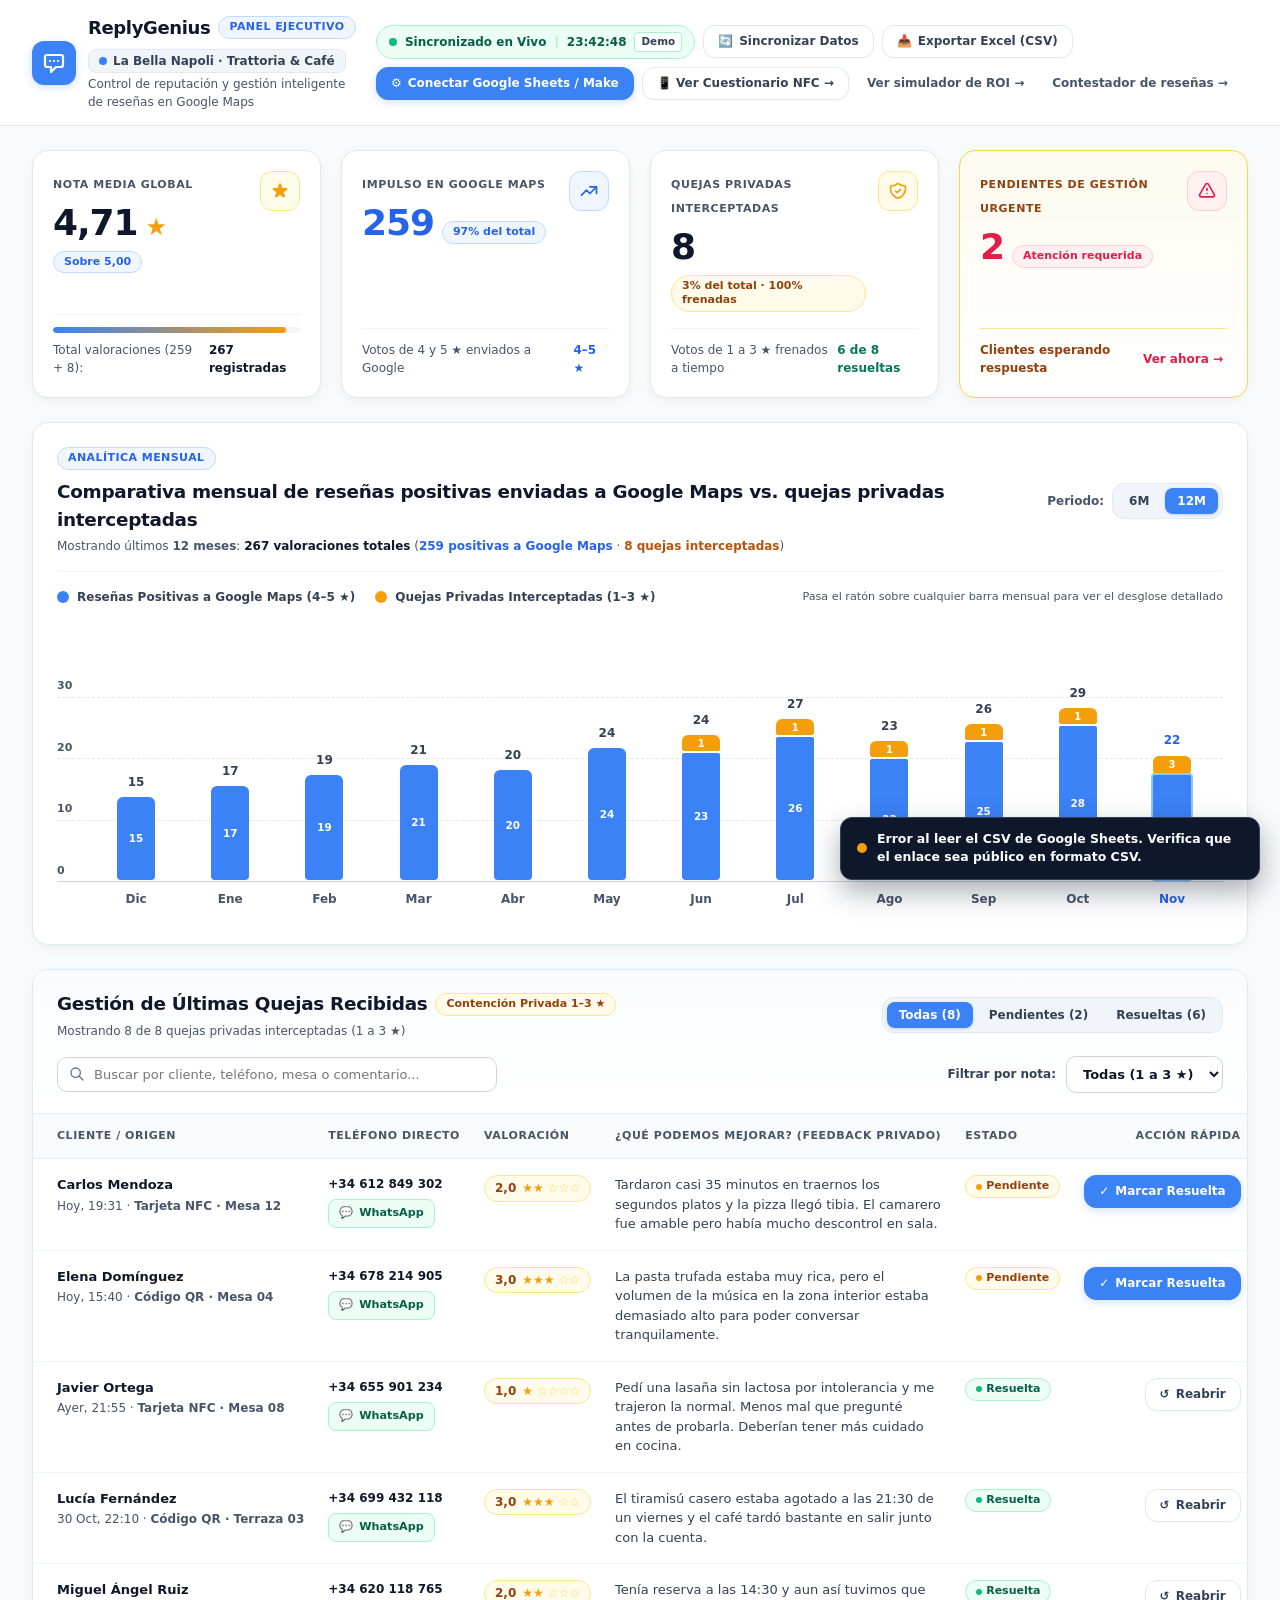
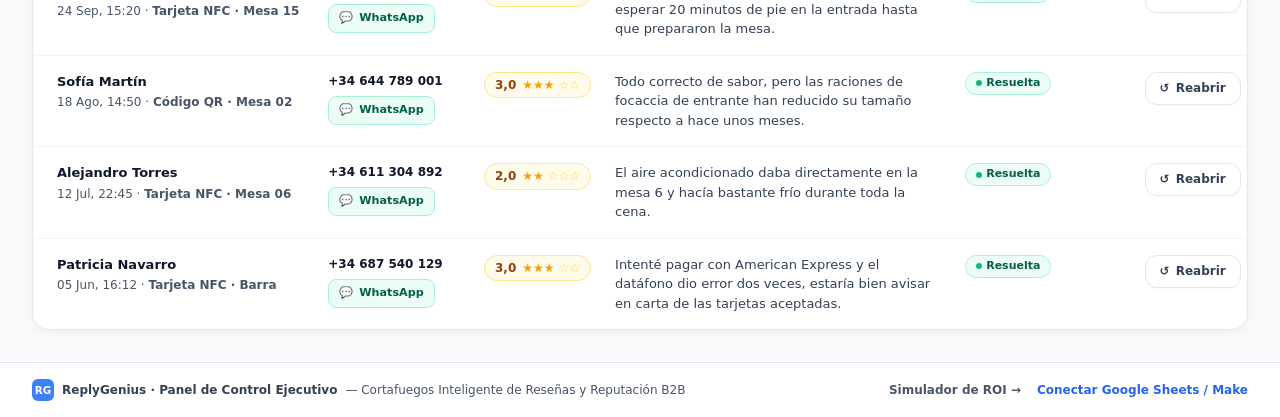
==== commit 96311606: "Conectar extremo a extremo Cuestionario -> Make -> Google Sheets CSV -> Panel" ====
--- a/index.html
+++ b/index.html
@@ -10,6 +10,27 @@
   <link rel="stylesheet" href="assets/styles.css" />
 
   <!-- Lógica compartida y exclusiva del panel (sin type="module" para soporte file://) -->
+  <script>
+    const DEFAULT_SHEETS_CSV_URL = "https://docs.google.com/spreadsheets/d/e/2PACX-1vQhuCuvRViHbKqW5pEhJA-Uc_RC9V248AgnQXfE1kRrX5zMTd_fpedRe1T75TsJgJoxjuMUS_FyQNJ7/pub?output=csv";
+    window.DEFAULT_SHEETS_CSV_URL = DEFAULT_SHEETS_CSV_URL;
+
+    // Fetch anti-caché con fallback CORS automático para Google Sheets CSV
+    window.fetchGoogleSheetsCsvWithFallback = async function (rawCsvUrl) {
+      const baseCsvUrl = (rawCsvUrl || DEFAULT_SHEETS_CSV_URL).trim();
+      const sep = baseCsvUrl.includes('?') ? '&' : '?';
+      const csvUrl = `${baseCsvUrl}${sep}_t=${Date.now()}`;
+      try {
+        const res = await fetch(csvUrl, { cache: 'no-store' });
+        if (!res.ok) throw new Error('HTTP ' + res.status);
+        return await res.text();
+      } catch (err) {
+        const fallbackUrl = "https://api.allorigins.win/raw?url=" + encodeURIComponent(csvUrl);
+        const fallbackRes = await fetch(fallbackUrl, { cache: 'no-store' });
+        if (!fallbackRes.ok) throw new Error('Fallback HTTP ' + fallbackRes.status);
+        return await fallbackRes.text();
+      }
+    };
+  </script>
   <script src="assets/shared.js" defer></script>
   <script src="assets/panel.js" defer></script>
 </head>
@@ -92,6 +113,19 @@
           <span aria-hidden="true">⚙️</span>
           <span>Conectar Google Sheets / Make</span>
         </button>
+
+        <!-- Botón: Ver Cuestionario NFC -->
+        <a
+          id="header-nfc-link"
+          href="cuestionario.html"
+          target="_blank"
+          rel="noopener noreferrer"
+          class="btn btn-secondary"
+          style="text-decoration: none;"
+          title="Abrir el Cuestionario NFC de valoración en una pestaña nueva"
+        >
+          <span>📱 Ver Cuestionario NFC →</span>
+        </a>
 
         <!-- Enlace pequeño y discreto al simulador de ROI -->
         <a
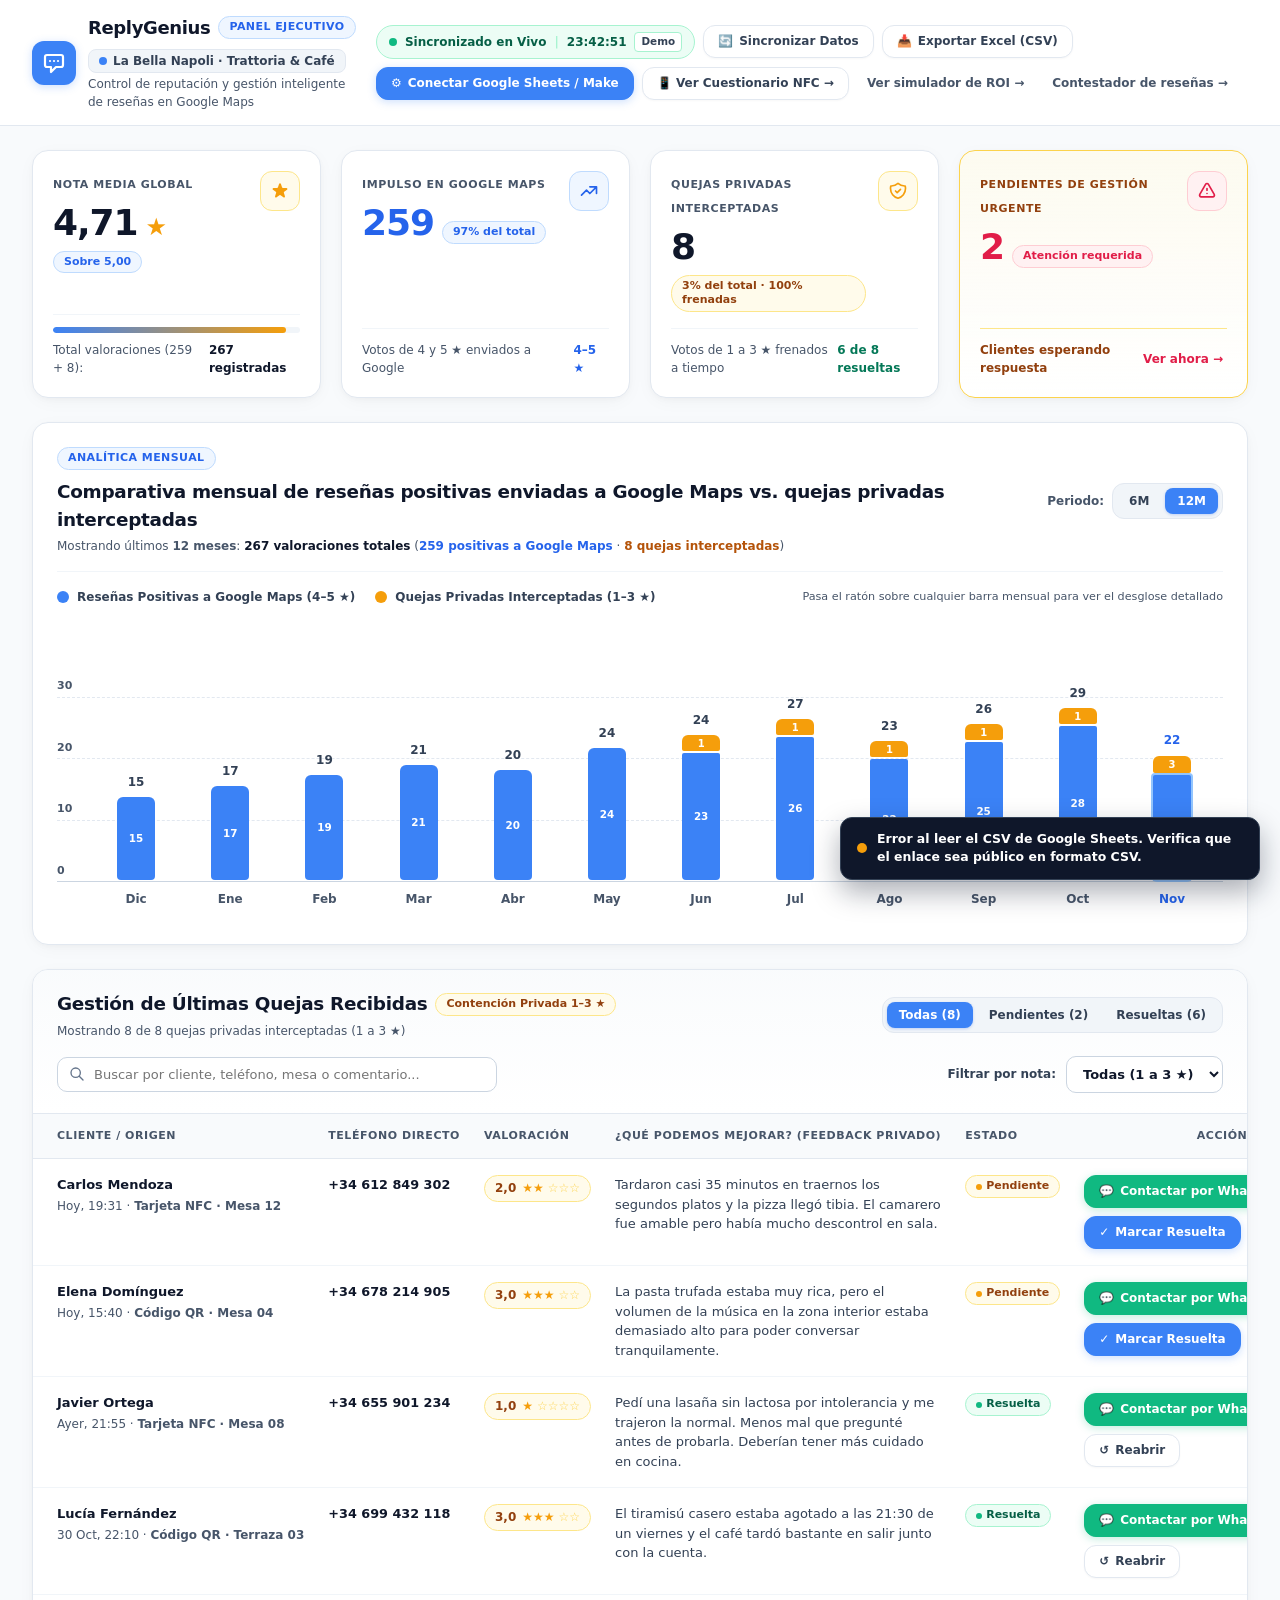
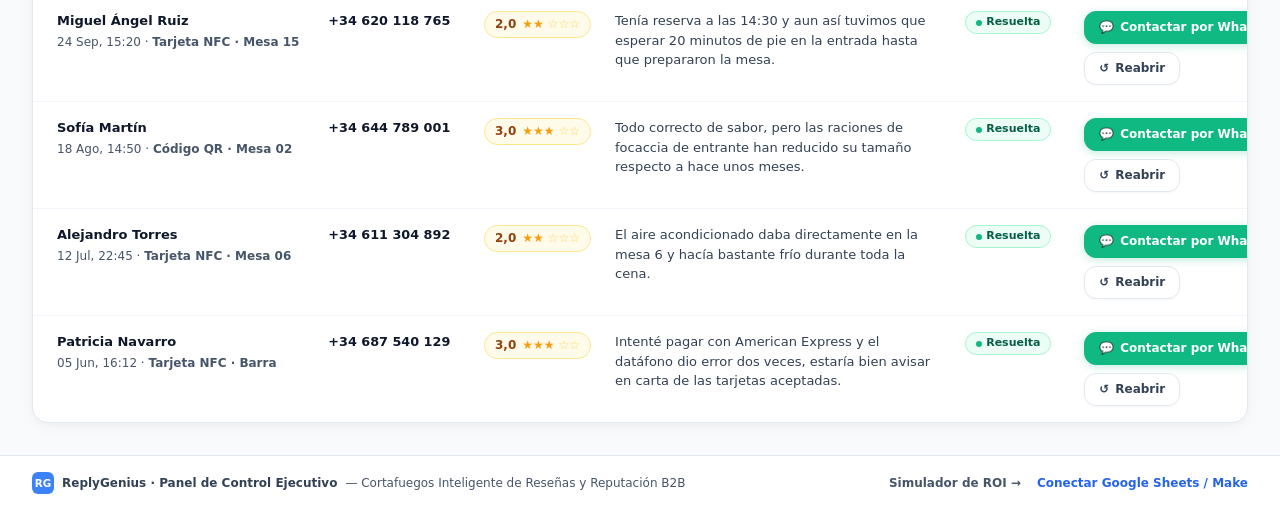
==== commit 7642469a: "feat: Sistema multicliente con agenda en código, conexión Make/Sheets y botón WhatsApp en quejas" ====
--- a/index.html
+++ b/index.html
@@ -9,10 +9,34 @@
   <!-- Estilos compartidos con pila tipográfica system-ui para funcionamiento 100% offline -->
   <link rel="stylesheet" href="assets/styles.css" />
 
-  <!-- Lógica compartida y exclusiva del panel (sin type="module" para soporte file://) -->
+  <!-- ========================================================================
+       CONFIGURACIÓN MULTICLIENTE (AGENDA DE CLIENTES Y GOOGLE SHEETS CSV)
+       ======================================================================== -->
   <script>
+    // URL fija por defecto de Google Sheets publicada en formato CSV
     const DEFAULT_SHEETS_CSV_URL = "https://docs.google.com/spreadsheets/d/e/2PACX-1vQhuCuvRViHbKqW5pEhJA-Uc_RC9V248AgnQXfE1kRrX5zMTd_fpedRe1T75TsJgJoxjuMUS_FyQNJ7/pub?output=csv";
     window.DEFAULT_SHEETS_CSV_URL = DEFAULT_SHEETS_CSV_URL;
+
+    // Agenda de clientes: añade o edita tus negocios aquí
+    // Uso: index.html?local=barberia (por defecto muestra "napoli")
+    const CLIENTES = {
+      napoli: {
+        id: "napoli",
+        nombre: "La Bella Napoli · Trattoria & Café",
+        googleMapsUrl: "https://search.google.com/local/writereview?placeid=ChIJ_napoli"
+      },
+      barberia: {
+        id: "barberia",
+        nombre: "Barbería Gentleman Studio",
+        googleMapsUrl: "https://search.google.com/local/writereview?placeid=ChIJ_barberia"
+      },
+      clinica: {
+        id: "clinica",
+        nombre: "Clínica Dental Sonrisa Plus",
+        googleMapsUrl: "https://search.google.com/local/writereview?placeid=ChIJ_clinica"
+      }
+    };
+    window.CLIENTES = CLIENTES;
 
     // Fetch anti-caché con fallback CORS automático para Google Sheets CSV
     window.fetchGoogleSheetsCsvWithFallback = async function (rawCsvUrl) {
